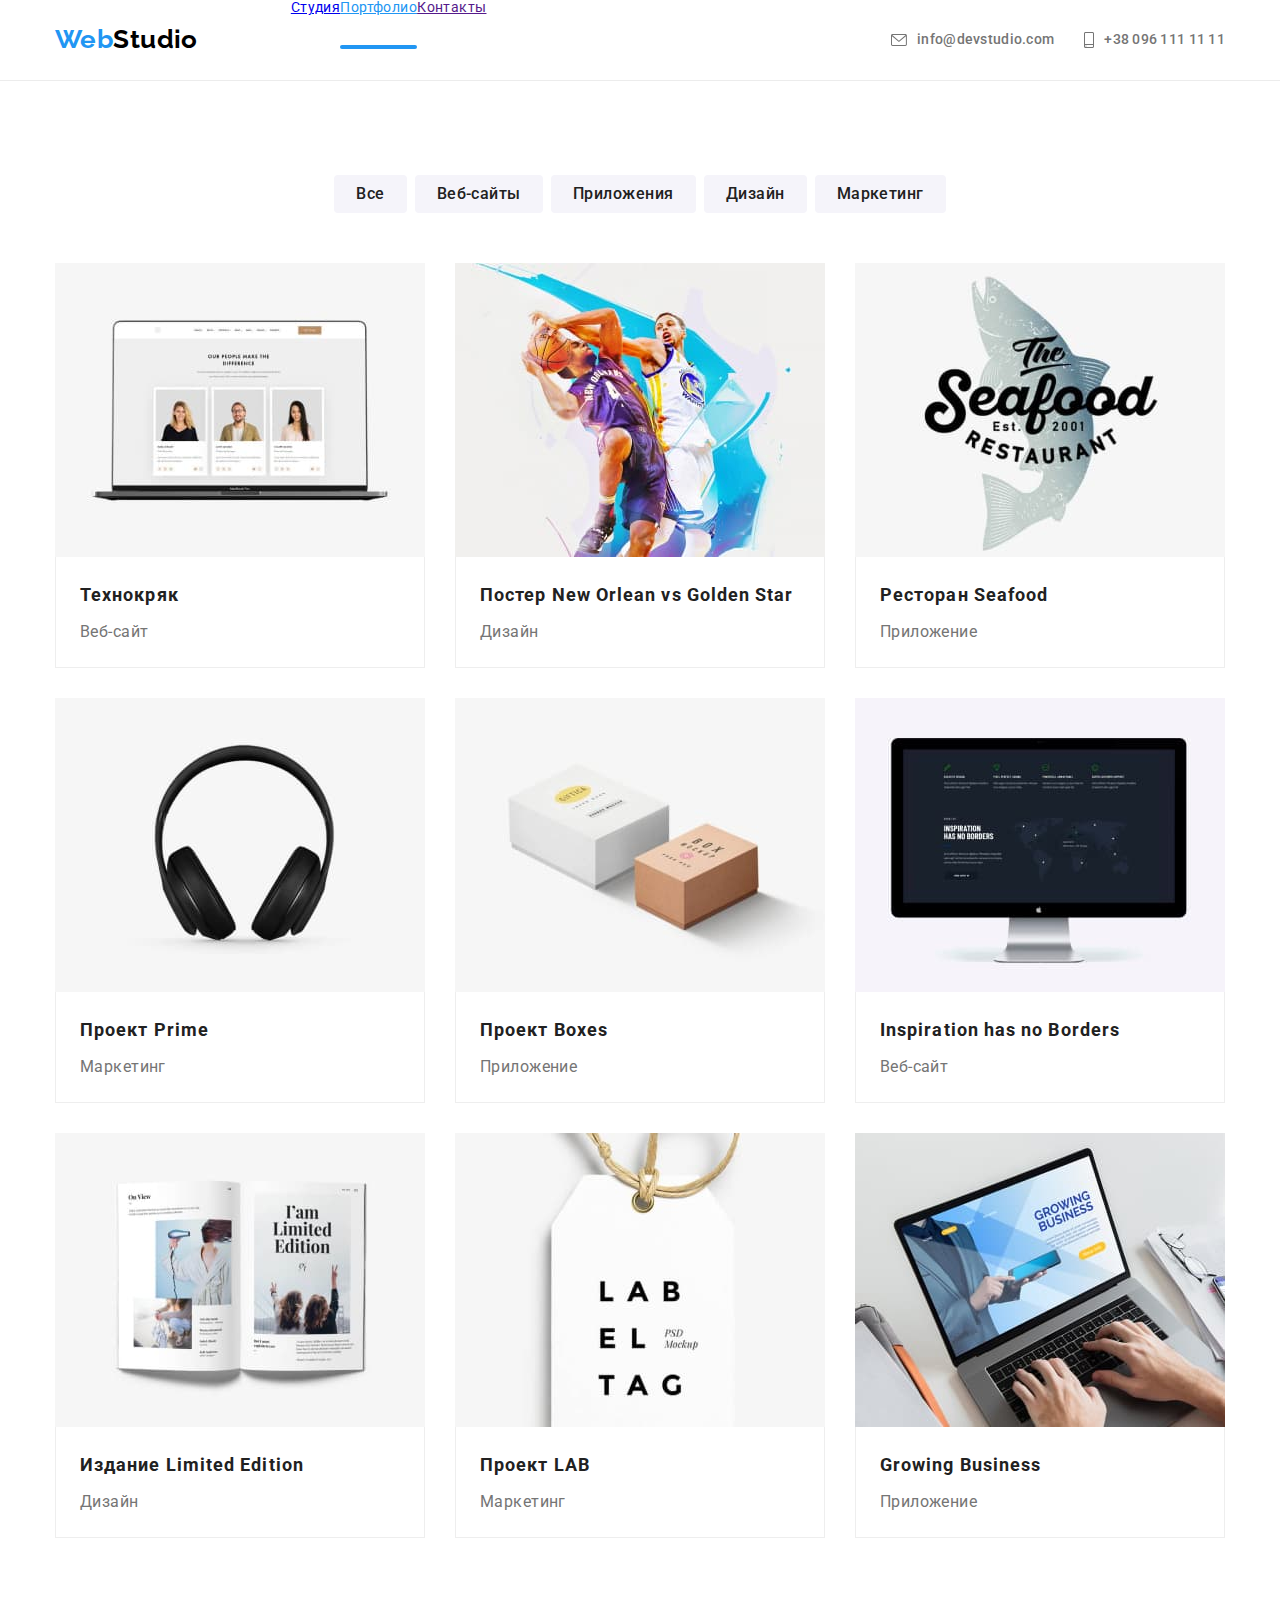
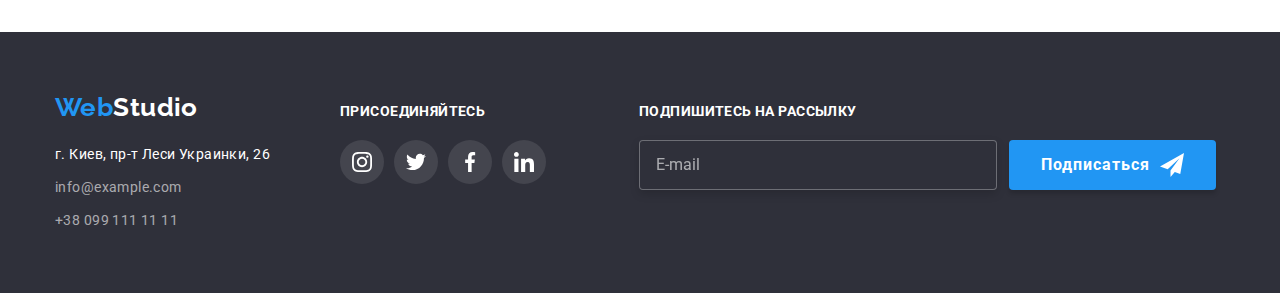
==== portfolio.html @ e7515d0e "bem & SASS refactoring" ====
<!DOCTYPE html>
<html lang="ru">
    <head>
        <meta charset="UTF-8" />
        <meta http-equiv="X-UA-Compatible" content="IE=edge" />
        <meta name="viewport" content="width=device-width, initial-scale=1.0" />
        <title>PORTFOLIO</title>
        <link rel="preconnect" href="https://fonts.googleapis.com" />
        <link rel="preconnect" href="https://fonts.gstatic.com" crossorigin />
        <link
            href="https://fonts.googleapis.com/css2?family=Raleway:wght@700&family=Roboto:wght@400;500;700;900&display=swap"
            rel="stylesheet"
        />
        <link
            rel="stylesheet"
            href="https://cdnjs.cloudflare.com/ajax/libs/modern-normalize/1.1.0/modern-normalize.min.css"
        />
        <link rel="stylesheet" href="./css/style.css" />
    </head>
    <body>
        <header class="header">
            <div class="container header-content">
                <nav class="navigation">
                    <a class="logo" href="./index.html">
                        <span class="blue-logo">Web</span>Studio
                    </a>

                    <ul class="site-nav list">
                        <li class="item">
                            <a class="site-nav-link" href="./index.html">Студия</a>
                        </li>

                        <li class="item">
                            <a class="site-nav-link activ" href="./portfolio.html">Портфолио</a>
                        </li>

                        <li class="item">
                            <a class="site-nav-link" href="">Контакты</a>
                        </li>
                    </ul>
                </nav>
                <ul class="contacts list">
                    <li class="item">
                        <a class="contacts-link" href="mailto:info@devstudio.com">
                            <svg class="link-icon" width="16" height="12">
                                <use href="./images/symbol-defs.svg#icon-envelope"></use>
                            </svg>
                            info@devstudio.com
                        </a>
                    </li>

                    <li class="item">
                        <a class="contacts-link" href="tel:+380961111111">
                            <svg class="link-icon phone" width="10" height="16">
                                <use href="./images/symbol-defs.svg#icon-smartphone"></use>
                            </svg>
                            +38 096 111 11 11
                        </a>
                    </li>
                </ul>
            </div>
        </header>
        <main>
            <section class="section">
                <div class="container">
                    <ul class="filters list">
                        <li class="item">
                            <button class="filter-button" type="button">Все</button>
                        </li>
                        <li class="item">
                            <button class="filter-button" type="button">Веб-сайты</button>
                        </li>
                        <li class="item">
                            <button class="filter-button" type="button">Приложения</button>
                        </li>
                        <li class="item">
                            <button class="filter-button" type="button">Дизайн</button>
                        </li>
                        <li class="item">
                            <button class="filter-button" type="button">Маркетинг</button>
                        </li>
                    </ul>
                    <ul class="card-set list">
                        <li class="item">
                            <div class="card-thumb">
                                <img src="./images/technocrack.jpg" alt="веб-сайт Технокряк " />
                                <div class="card-overlay">
                                    <p class="card-overlay-text">
                                        Ресурс предлагает комплексные предложения с разным уровнем
                                        функционала и сервисов. Все это позволит посетителю получить
                                        исчерпывающие сведения о компании или частном лице.
                                    </p>
                                </div>
                            </div>

                            <div class="project-card">
                                <h2 class="project-title">Технокряк</h2>
                                <p class="project-text">Веб-сайт</p>
                            </div>
                        </li>

                        <li class="item">
                            <div class="card-thumb">
                                <img src="./images/poster.jpg" alt="два баскетболиста" />
                                <div class="card-overlay">
                                    <p class="card-overlay-text">
                                        Ресурс предлагает комплексные предложения с разным уровнем
                                        функционала и сервисов. Все это позволит посетителю получить
                                        исчерпывающие сведения о компании или частном лице.
                                    </p>
                                </div>
                            </div>
                            <div class="project-card">
                                <h2 class="project-title">Постер New Orlean vs Golden Star</h2>
                                <p class="project-text">Дизайн</p>
                            </div>
                        </li>

                        <li class="item">
                            <div class="card-thumb">
                                <img src="./images/seafood.jpg" alt="" />
                                <div class="card-overlay">
                                    <p class="card-overlay-text">
                                        Ресурс предлагает комплексные предложения с разным уровнем
                                        функционала и сервисов. Все это позволит посетителю получить
                                        исчерпывающие сведения о компании или частном лице.
                                    </p>
                                </div>
                            </div>
                            <div class="project-card">
                                <h2 class="project-title">Ресторан Seafood</h2>
                                <p class="project-text">Приложение</p>
                            </div>
                        </li>

                        <li class="item">
                            <div class="card-thumb">
                                <img src="./images/prime.jpg" alt="" />
                                <div class="card-overlay">
                                    <p class="card-overlay-text">
                                        Ресурс предлагает комплексные предложения с разным уровнем
                                        функционала и сервисов. Все это позволит посетителю получить
                                        исчерпывающие сведения о компании или частном лице.
                                    </p>
                                </div>
                            </div>
                            <div class="project-card">
                                <h2 class="project-title">Проект Prime</h2>
                                <p class="project-text">Маркетинг</p>
                            </div>
                        </li>

                        <li class="item">
                            <div class="card-thumb">
                                <img src="./images/boxes.jpg" alt="" />
                                <div class="card-overlay">
                                    <p class="card-overlay-text">
                                        Ресурс предлагает комплексные предложения с разным уровнем
                                        функционала и сервисов. Все это позволит посетителю получить
                                        исчерпывающие сведения о компании или частном лице.
                                    </p>
                                </div>
                            </div>
                            <div class="project-card">
                                <h2 class="project-title">Проект Boxes</h2>
                                <p class="project-text">Приложение</p>
                            </div>
                        </li>

                        <li class="item">
                            <div class="card-thumb">
                                <img src="./images/inspiration.jpg" alt="" />
                                <div class="card-overlay">
                                    <p class="card-overlay-text">
                                        Ресурс предлагает комплексные предложения с разным уровнем
                                        функционала и сервисов. Все это позволит посетителю получить
                                        исчерпывающие сведения о компании или частном лице.
                                    </p>
                                </div>
                            </div>
                            <div class="project-card">
                                <h2 class="project-title" lang="en">Inspiration has no Borders</h2>
                                <p class="project-text">Веб-сайт</p>
                            </div>
                        </li>

                        <li class="item">
                            <div class="card-thumb">
                                <img src="./images/limited-edition.jpg" alt="книги" />
                                <div class="card-overlay">
                                    <p class="card-overlay-text">
                                        Ресурс предлагает комплексные предложения с разным уровнем
                                        функционала и сервисов. Все это позволит посетителю получить
                                        исчерпывающие сведения о компании или частном лице.
                                    </p>
                                </div>
                            </div>
                            <div class="project-card">
                                <h2 class="project-title">Издание Limited Edition</h2>
                                <p class="project-text">Дизайн</p>
                            </div>
                        </li>

                        <li class="item">
                            <div class="card-thumb">
                                <img src="./images/lab.jpg" alt="" />
                                <div class="card-overlay">
                                    <p class="card-overlay-text">
                                        Ресурс предлагает комплексные предложения с разным уровнем
                                        функционала и сервисов. Все это позволит посетителю получить
                                        исчерпывающие сведения о компании или частном лице.
                                    </p>
                                </div>
                            </div>
                            <div class="project-card">
                                <h2 class="project-title">Проект LAB</h2>
                                <p class="project-text">Маркетинг</p>
                            </div>
                        </li>

                        <li class="item">
                            <div class="card-thumb">
                                <img src="./images/growing.jpg" alt="" />
                                <div class="card-overlay">
                                    <p class="card-overlay-text">
                                        Ресурс предлагает комплексные предложения с разным уровнем
                                        функционала и сервисов. Все это позволит посетителю получить
                                        исчерпывающие сведения о компании или частном лице.
                                    </p>
                                </div>
                            </div>
                            <div class="project-card">
                                <h2 class="project-title" lang="en">Growing Business</h2>
                                <p class="project-text">Приложение</p>
                            </div>
                        </li>
                    </ul>
                </div>
            </section>
        </main>
        <!-- footer -->
        <footer class="footer">
            <div class="container main-footer">
                <div class="address-block">
                    <a class="logo-footer" href="./index.html">
                        <span class="blue-logo">Web</span>Studio
                    </a>
                    <address class="address">
                        <ul class="address-list list">
                            <li class="item">
                                <a
                                    class="link white"
                                    href="https://www.google.com/maps/place/%D0%B1%D1%83%D0%BB.+%D0%9B%D0%B5%D1%81%D0%B8+%D0%A3%D0%BA%D1%80%D0%B0%D0%B8%D0%BD%D0%BA%D0%B8,+26,+%D0%9A%D0%B8%D0%B5%D0%B2,+02000/@50.4265807,30.5361971,17z/data=!4m13!1m7!3m6!1s0x40d4cf0e033ecbe9:0x57a4dffefec77da0!2z0LHRg9C7LiDQm9C10YHQuCDQo9C60YDQsNC40L3QutC4LCAyNiwg0JrQuNC10LIsIDAyMDAw!3b1!8m2!3d50.4265807!4d30.5383858!3m4!1s0x40d4cf0e033ecbe9:0x57a4dffefec77da0!8m2!3d50.4265807!4d30.5383858"
                                >
                                    г. Киев, пр-т Леси Украинки, 26
                                </a>
                            </li>

                            <li class="item">
                                <a class="link" href="mailto:info@example.com">info@example.com</a>
                            </li>

                            <li class="item">
                                <a class="link" href="tel:+380991111111">+38 099 111 11 11</a>
                            </li>
                        </ul>
                    </address>
                </div>

                <div class="join-block">
                    <p class="join-title">присоединяйтесь</p>
                    <ul class="socials list">
                        <li class="item">
                            <a class="link" href="">
                                <svg class="icon" width="20" height="20">
                                    <use href="./images/symbol-defs.svg#icon-instagram"></use>
                                </svg>
                            </a>
                        </li>

                        <li class="item">
                            <a class="link" href="">
                                <svg class="icon" width="20" height="20">
                                    <use href="./images/symbol-defs.svg#icon-twitter"></use>
                                </svg>
                            </a>
                        </li>

                        <li class="item">
                            <a class="link" href="">
                                <svg class="icon" width="20" height="20">
                                    <use href="./images/symbol-defs.svg#icon-facebook"></use>
                                </svg>
                            </a>
                        </li>

                        <li class="item">
                            <a class="link" href="">
                                <svg class="icon" width="20" height="20">
                                    <use href="./images/symbol-defs.svg#icon-linkedin"></use>
                                </svg>
                            </a>
                        </li>
                    </ul>
                </div>

                <div class="form-block">
                    <p class="form-title">Подпишитесь на рассылку</p>
                    <div class="form-thumb">
                        <form class="join-form">
                            <input
                                type="email"
                                name="mail"
                                placeholder="E-mail"
                                class="join-form-input"
                            />
                        </form>

                        <button type="submit" class="button footer-btn">
                            Подписаться<svg class="form-btn-icon" width="24" height="24">
                                <use href="./images/icons.svg#icon-telegram"></use>
                            </svg>
                        </button>
                    </div>
                </div>
            </div>
        </footer>
    </body>
</html>
---- css/style.css ----
:root {
    --main-text-color: #757575;
    --accent-text-color: #2196f3;
    --background-color-hero: #2f303a;
    --title-text-color: #212121;
    --white-color: #ffffff;
    --black-color: #000000;
    --footer-text-color: rgba(255, 255, 255, 0.6);
    --filter-background: #f5f4fa;
    --header-line: #ececec;
    --social-color: #afb1b8;
    --cards-overlay-color: rgba(33, 150, 243, 0.9);
}
body {
    background-color: #ffffff;
    color: var(--main-text-color);
    font-family: 'Roboto', 'Arial', sans-serif;
    font-size: 14px;
    font-weight: 400;
    letter-spacing: 0.03em;
    line-height: 1.14;
}

h1,
h2,
h3,
h4,
h5,
h6,
p {
    margin: 0;
    padding: 0;
}

/* обнуляет оформление для ul */
.list {
    list-style: none;
    padding: 0;
    margin: 0;
}
.container {
    width: 1200px;
    padding-left: 15px;
    padding-right: 15px;
    margin: 0 auto;
}

/* Header */
.header {
    border-bottom: 1px solid var(--header-line);
}

.header-content {
    display: flex;
    align-items: center;
}

/* Лого  */

.blue-logo {
    color: var(--accent-text-color);
}
.logo {
    padding-top: 24px;
    padding-bottom: 25px;

    color: var(--black-color);
    font-family: 'Raleway';
    font-style: normal;
    font-weight: 700;
    font-size: 26px;
    line-height: 1.19;
    text-decoration: none;
}

/* Навигация */

.navigation {
    display: flex;
}

.site-nav {
    display: flex;
    margin-left: 93px;
    margin-bottom: -1px;
}

.site-nav_item:not(:last-child) {
    margin-right: 50px;
}

.site-nav_link {
    display: block;
    padding-top: 32px;

    color: var(--title-text-color);
    font-weight: 500;
    letter-spacing: 0.02em;
    text-decoration: none;

    transition: color 250ms cubic-bezier(0.4, 0, 0.2, 1);
}

.site-nav-link:hover,
.site-nav-link:focus {
    color: var(--accent-text-color);
}

.activ {
    color: var(--accent-text-color);
}

.site-nav-link.activ::after {
    content: '';
    display: block;

    width: 100%;
    height: 4px;
    margin-top: 29px;

    background: var(--accent-text-color);
    border-radius: 2px;
}

/* Контакты */

.contacts {
    display: flex;
    margin-left: auto;
}
.contacts .item:not(:last-child) {
    margin-right: 30px;
}

.link-icon {
    margin-right: 10px;
    fill: currentColor;
}

.phone {
    fill: currentColor;
}
.contacts-link {
    display: flex;
    align-items: center;

    padding-top: 20px;
    padding-bottom: 20px;

    color: var(--main-text-color);
    font-weight: 500;
    letter-spacing: 0.02em;
    text-decoration: none;
    fill: var(--main-text-color);

    transition: color 250ms cubic-bezier(0.4, 0, 0.2, 1), fill 250ms cubic-bezier(0.4, 0, 0.2, 1);
}

.contacts-link:hover,
.contacts-link:focus {
    color: var(--accent-text-color);
    fill: var(--accent-text-color);
}

/* MAIN*/

/* section HERO */

.hero {
    padding-top: 200px;
    padding-bottom: 200px;
    text-align: center;
    background-color: var(--background-color-hero);
    max-width: 1600px;
    min-height: 600px;
    margin-right: auto;
    margin-left: auto;
    background-image: linear-gradient(to right, rgba(47, 48, 58, 0.4), rgba(47, 48, 58, 0.4)),
        url('../images/hero-back.jpg');
    background-repeat: no-repeat;
    background-position: center;
}

.hero-title {
    margin: 0 auto 30px auto;

    color: var(--white-color);
    font-weight: 900;
    font-size: 44px;
    line-height: 1.36;
    text-transform: uppercase;
    letter-spacing: 0.06em;
    max-width: 696px;
}
.button {
    border-radius: 4px;
    padding: 10px 32px;
    border: 0;
    min-width: 200px;
    color: var(--white-color);
    background-color: var(--accent-text-color);
    font-family: 'Roboto';
    font-weight: 700;
    font-size: 16px;
    line-height: 1.88;
    letter-spacing: 0.06em;
    cursor: pointer;
    box-shadow: 0px 4px 4px rgba(0, 0, 0, 0.15);
}

.backdrop {
    position: fixed;
    z-index: 1;
    top: 0;
    left: 0;
    right: 0;
    bottom: 0;
    background: rgba(0, 0, 0, 0.2);

    opacity: 1;
    visibility: visible;
    transition: opacity 300ms cubic-bezier(0.4, 0, 0.2, 1),
        visibility 300ms cubic-bezier(0.4, 0, 0.2, 1);
}

.backdrop.is-hidden {
    opacity: 0;
    pointer-events: none;
    visibility: hidden;
}

.backdrop.is-hidden .modal {
    transform: translate(-50%, -50%) scale(0) rotate(0deg);
}

.modal {
    position: absolute;

    top: 50%;
    left: 50%;
    padding-top: 40px;
    text-align: center;

    min-width: 528px;
    min-height: 581px;

    box-shadow: 0px 1px 3px rgba(0, 0, 0, 0.12), 0px 1px 1px rgba(0, 0, 0, 0.14),
        0px 2px 1px rgba(0, 0, 0, 0.2);
    border-radius: 4px;
    background-color: var(--white-color);

    transform: translate(-50%, -50%) scale(1) rotate(360deg);
    transition: transform 500ms cubic-bezier(0.4, 0, 0.2, 1);
}

.modal-btn {
    position: absolute;
    top: 8px;
    right: 8px;

    width: 30px;
    height: 30px;
    background-color: var(--white-color);
    border: 1px solid rgba(0, 0, 0, 0.1);
    border-radius: 50%;
}

.modal-btn-icon {
    position: absolute;
    top: 50%;
    left: 50%;

    transform: translate(-50%, -50%);
    transition: fill 250ms cubic-bezier(0.4, 0, 0.2, 1);
}

.modal-btn:hover .modal-btn-icon,
.modal-btn:focus .modal-btn-icon {
    fill: var(--accent-text-color);
}

.modal-text {
    font-weight: 700;
    font-size: 20px;
    line-height: 1.15;

    color: var(--title-text-color);
}

/* ------Modal Form */

.modal-form {
    width: 100%;
    padding-left: 40px;
    padding-right: 40px;
    margin-top: 12px;
}
.form-field {
    display: flex;
    align-items: start;
    flex-direction: column;
    margin-bottom: 10px;
    position: relative;
}

.form-label {
    font-size: 12px;
    line-height: 1.17;
    letter-spacing: 0.01em;
    margin-bottom: 4px;
}
.form-input,
.form-textarea {
    display: flex;
    width: 100%;
    height: 40px;
    padding: 0 0 0 42px;
    outline: transparent;

    border: 1px solid rgba(33, 33, 33, 0.2);
    border-radius: 4px;

    transition: border 250ms cubic-bezier(0.4, 0, 0.2, 1);
}

.form-icon {
    position: absolute;
    left: 12px;
    top: 50%;
    transition: fill 250ms cubic-bezier(0.4, 0, 0.2, 1);
}

.form-input:focus,
.form-textarea:focus {
    border: 1px solid var(--accent-text-color);
}

.form-field:focus-within .form-icon {
    fill: #2196f3;
}

.form-textarea {
    display: inline-block;
    resize: none;
    height: 120px;
    padding: 12px 16px;
}

.form-textarea::placeholder {
    font-size: 12px;
    line-height: 1.17;
    letter-spacing: 0.01em;

    color: rgba(117, 117, 117, 0.5);
}

.form-checkbox {
    display: flex;
    align-items: center;
    margin-top: 20px;
    margin-bottom: 30px;
}
.checkbox-input {
    position: absolute;
    width: 1px;
    height: 1px;
    margin: -1px;
    border: 0;
    padding: 0;
    white-space: nowrap;
    clip-path: inset(100%);
    clip: rect(0 0 0 0);
    overflow: hidden;
}
.checkbox-field {
    margin-left: 14px;
}

.checkbox-input:checked + .checkbox-field {
    fill: var(--accent-text-color);
    background-image: url('data:image/svg+xml,%3Csvg width="16" height="15" fill="none" xmlns="http://www.w3.org/2000/svg"%3E%3Crect width="16" height="15" rx="2" fill="%232196F3"/%3E%3Cpath d="m3.957 7.752-.069-.066-.069.065-.888.842-.076.072.076.073 3.496 3.334.069.066.069-.066 7.504-7.158.076-.073-.076-.072-.882-.841-.069-.066-.069.066-6.553 6.246-2.539-2.422Z" fill="%23fff" stroke="%23fff" stroke-width=".2"/%3E%3C/svg%3E');
}
.checkbox-lable {
    margin-left: 7px;
    line-height: 1.71;
}
.checkbox-lable-link {
    color: var(--accent-text-color);
}
.form-btn {
    transition: background-color 250ms cubic-bezier(0.4, 0, 0.2, 1);
}

.form-btn:hover,
.form-btn:focus {
    background-color: #188ce8;
}

/*  ------------section FEATURES  */

.section {
    padding-top: 94px;
    padding-bottom: 94px;
}

.features {
    padding-top: 94px;
}

/*  логический заголовок */

.visually-hidden {
    position: absolute;
    width: 1px;
    height: 1px;
    margin: -1px;
    border: 0;
    padding: 0;
    white-space: nowrap;
    clip-path: inset(100%);
    clip: rect(0 0 0 0);
    overflow: hidden;
}

.advantages-list {
    display: flex;
}

.advantages-list .item {
    width: 270px;
}

.advantages-list .item:not(:last-child) {
    margin-right: 30px;
}

.features-logo {
    display: flex;
    align-items: center;
    justify-content: center;

    background-color: var(--filter-background);
    height: 120px;
    border-radius: 4px;
    margin-bottom: 30px;
}

.advantages-title {
    margin-bottom: 10px;

    font-size: 14px;
    color: var(--title-text-color);
    font-weight: 700;
    text-transform: uppercase;
}

.advantages-text {
    line-height: 1.71;
}

/* Section Чем мы занимаемся */

.section-title {
    color: var(--title-text-color);
    font-weight: 700;
    font-size: 36px;
    line-height: 1.16;
    text-align: center;
    margin-bottom: 50px;
}
.products {
    display: flex;
}
.products img {
    display: block;
}
.product-item {
    position: relative;
}
.lable {
    position: absolute;
    left: 0;
    bottom: 0;
    width: 100%;
    text-align: center;

    background: rgba(47, 48, 58, 0.8);
}

.product-title {
    display: inline-block;
    padding-top: 27px;
    padding-bottom: 27px;
    font-weight: 700;
    font-size: 14px;
    line-height: 1.14;
    letter-spacing: 0.03em;
    text-transform: uppercase;

    color: var(--white-color);
}

.products .product-item:not(:last-child) {
    margin-right: 30px;
}

/* ------------OUR TEAM--- */

.back-color-section {
    background-color: var(--filter-background);
}
.team {
    display: flex;
    text-align: center;
}
.team img {
    display: block;
}
.team .item:not(:last-child) {
    margin-right: 30px;
}

.team .item {
    background-color: var(--white-color);
    box-shadow: 0px 1px 3px rgba(0, 0, 0, 0.12), 0px 1px 1px rgba(0, 0, 0, 0.14),
        0px 2px 1px rgba(0, 0, 0, 0.2);
    border-radius: 0px 0px 4px 4px;
}

.team-title,
.team-text {
    font-size: 16px;
    line-height: 1.19;
}

.team-title {
    margin-bottom: 10px;

    color: var(--title-text-color);
    font-weight: 500;
}
.team-text {
    margin-bottom: 16px;
}
.team-card {
    padding-top: 30px;
    padding-bottom: 30px;
}
/* --------Socials--- */
.team-social-links {
    display: flex;
    justify-content: center;
}

.team-social-links a {
    display: flex;
    justify-content: center;
    align-items: center;

    width: 44px;
    height: 44px;
    border-radius: 50%;
    fill: var(--social-color);
    transition: background-color 250ms cubic-bezier(0.4, 0, 0.2, 1),
        fill 250ms cubic-bezier(0.4, 0, 0.2, 1);
}

.team-social-links li:not(:last-child) {
    margin-right: 10px;
}

.team-card-icon {
    display: block;

    color: currentColor;
}
.team-social-links a:hover,
.team-social-links a:focus {
    background-color: var(--accent-text-color);
    fill: var(--white-color);
}

/* ----------Clients---- */

.clients {
    display: flex;
}

.client-item:not(:last-child) {
    margin-right: 30px;
}

.client-link {
    display: flex;
    justify-content: center;
    align-items: center;
    width: 170px;
    height: 92px;
    border-radius: 4px;
    border: 1px solid var(--social-color);
    color: var(--social-color);

    transition: color 250ms cubic-bezier(0.4, 0, 0.2, 1),
        border-color 250ms cubic-bezier(0.4, 0, 0.2, 1);
}

.client-icon {
    fill: currentColor;
}
.client-link:hover,
.client-link:focus {
    border-color: var(--accent-text-color);
    color: var(--accent-text-color);
}

/*--------------------> FOOTER--- */

.footer {
    padding-top: 60px;
    padding-bottom: 60px;

    background-color: var(--background-color-hero);
}

.main-footer {
    display: flex;
}

/* ---------Address block---- */

.address-block {
    margin-right: 70px;
}

/* ---------->LOGO */
.logo-footer {
    display: inline-block;
    margin-bottom: 20px;

    color: var(--white-color);
    text-decoration: none;
    font-family: 'Raleway';
    font-weight: 700;
    font-size: 26px;
    line-height: 1.19;
}
/* -------Address links */

.address-list .link {
    text-decoration: none;
    font-style: normal;
    line-height: 1.71;
    color: var(--footer-text-color);

    transition: color 250ms cubic-bezier(0.4, 0, 0.2, 1);
}
.link.white {
    color: var(--white-color);
}

.address-list .link:hover,
.address-list .link:focus {
    color: var(--accent-text-color);
}

.address-list .item:not(:last-child) {
    margin-bottom: 9px;
}
/* ------------------JOIN-US---------- */

.join-block {
    margin-top: 12px;
}

.join-title,
.form-title {
    margin-bottom: 20px;

    color: var(--white-color);
    text-transform: uppercase;
    font-weight: 700;
}
/* ----------Socials links */
.socials {
    display: flex;
}

.socials .item:not(:last-child) {
    margin-right: 10px;
}

.socials .link {
    display: flex;
    justify-content: center;
    align-items: center;
    width: 44px;
    height: 44px;
    border-radius: 50%;
    background-color: rgba(255, 255, 255, 0.1);

    transition: background-color 250ms cubic-bezier(0.4, 0, 0.2, 1);
}

.socials .link:hover,
.socials .link:focus {
    background-color: var(--accent-text-color);
}

.icon {
    fill: var(--white-color);
}
/* -----------Footer Form--- */

.form-block {
    margin-left: 93px;
    margin-top: 12px;
}

.form-thumb {
    display: flex;
    align-items: center;
}
.footer-btn {
    display: flex;
    align-items: center;
}

.form-btn-icon {
    margin-left: 10px;
}
.join-form-input {
    width: 358px;
    height: 50px;
    padding: 15px 16px;
    margin-right: 12px;
    border: 1px solid rgba(255, 255, 255, 0.3);
    box-sizing: border-box;
    filter: drop-shadow(0px 4px 4px rgba(0, 0, 0, 0.15));
    border-radius: 4px;
    background-color: var(--background-color-hero);
    color: var(--white-color);
}

.join-form-input::placeholder {
    font-size: 16px;
    line-height: 1.25;
    color: rgba(255, 255, 255, 0.6);
}

/* ----------------PAGE 2 PORTFOLIO--------------- */

/* >>>>>>>>BUTTONS<<<<<<*/

.filters {
    display: flex;
    justify-content: center;
    margin-bottom: 50px;
}

.filters .item:not(:last-child) {
    margin-right: 8px;
}

.filter-button {
    border-radius: 4px;
    border: transparent;
    padding: 6px 22px;

    color: var(--title-text-color);
    background-color: var(--filter-background);
    font-weight: 500;
    font-size: 16px;
    line-height: 1.62;
    letter-spacing: 0.03em;
    cursor: pointer;
    font-family: 'Roboto';

    transition: color 250ms cubic-bezier(0.4, 0, 0.2, 1),
        background-color 250ms cubic-bezier(0.4, 0, 0.2, 1),
        box-shadow 250ms cubic-bezier(0.4, 0, 0.2, 1);
}

.filter-button:hover,
.filter-button:focus {
    color: var(--white-color);
    background-color: var(--accent-text-color);
    box-shadow: 0px 3px 1px rgba(0, 0, 0, 0.1), 0px 1px 2px rgba(0, 0, 0, 0.08),
        0px 2px 2px rgba(0, 0, 0, 0.12);
}

/* PROJECTS */

.card-set {
    display: flex;
    flex-wrap: wrap;
    margin-top: -30px;
    margin-left: -30px;
}

.card-set .item {
    margin-top: 30px;
    margin-left: 30px;
    flex-basis: calc(100% / 3 - 30px);

    transition: box-shadow 250ms cubic-bezier(0.4, 0, 0.2, 1);
}

.card-set .item:hover {
    box-shadow: 0px 1px 1px rgba(0, 0, 0, 0.12), 0px 4px 4px rgba(0, 0, 0, 0.06),
        1px 4px 6px rgba(0, 0, 0, 0.16);
}

.card-set img {
    display: block;
    max-width: 100%;
}

.card-thumb {
    position: relative;
    overflow: hidden;
}

.card-overlay {
    position: absolute;
    left: 0;
    top: 0;
    bottom: 0;
    right: 0;
    background-color: var(--cards-overlay-color);

    transform: translateY(100%);
    transition: transform 250ms cubic-bezier(0.4, 0, 0.2, 1);
}

.card-set .item:hover .card-overlay {
    transform: translateY(0%);
}
.project-card {
    padding: 20px 24px;
    border: 1px solid #eeeeee;
    border-top: 0;
}
.card-overlay-text {
    padding: 63px 24px;

    font-size: 18px;
    line-height: 1.56;
    color: var(--white-color);
}

.project-title {
    margin-bottom: 4px;

    color: var(--title-text-color);
    font-weight: 700;
    font-size: 18px;
    line-height: 2;
    letter-spacing: 0.06em;
}

.project-text {
    font-size: 16px;
    line-height: 1.88;
}
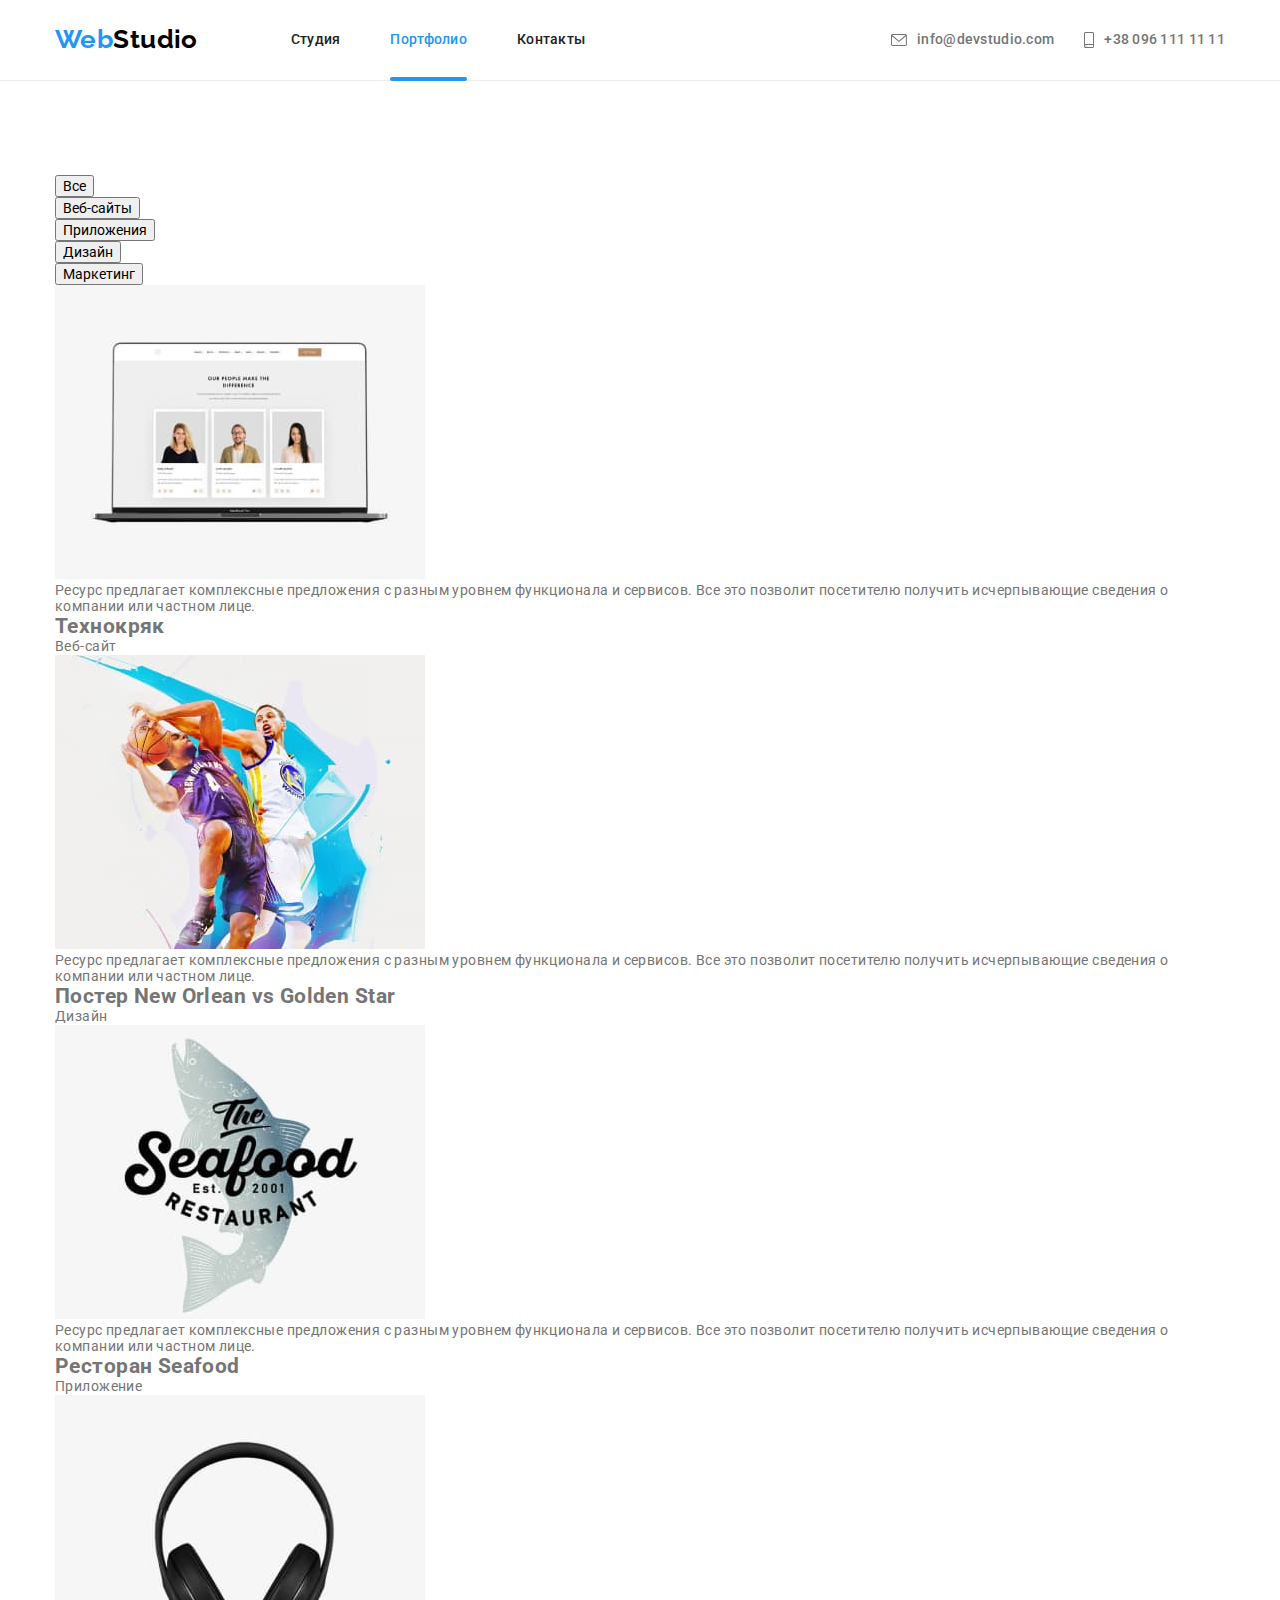
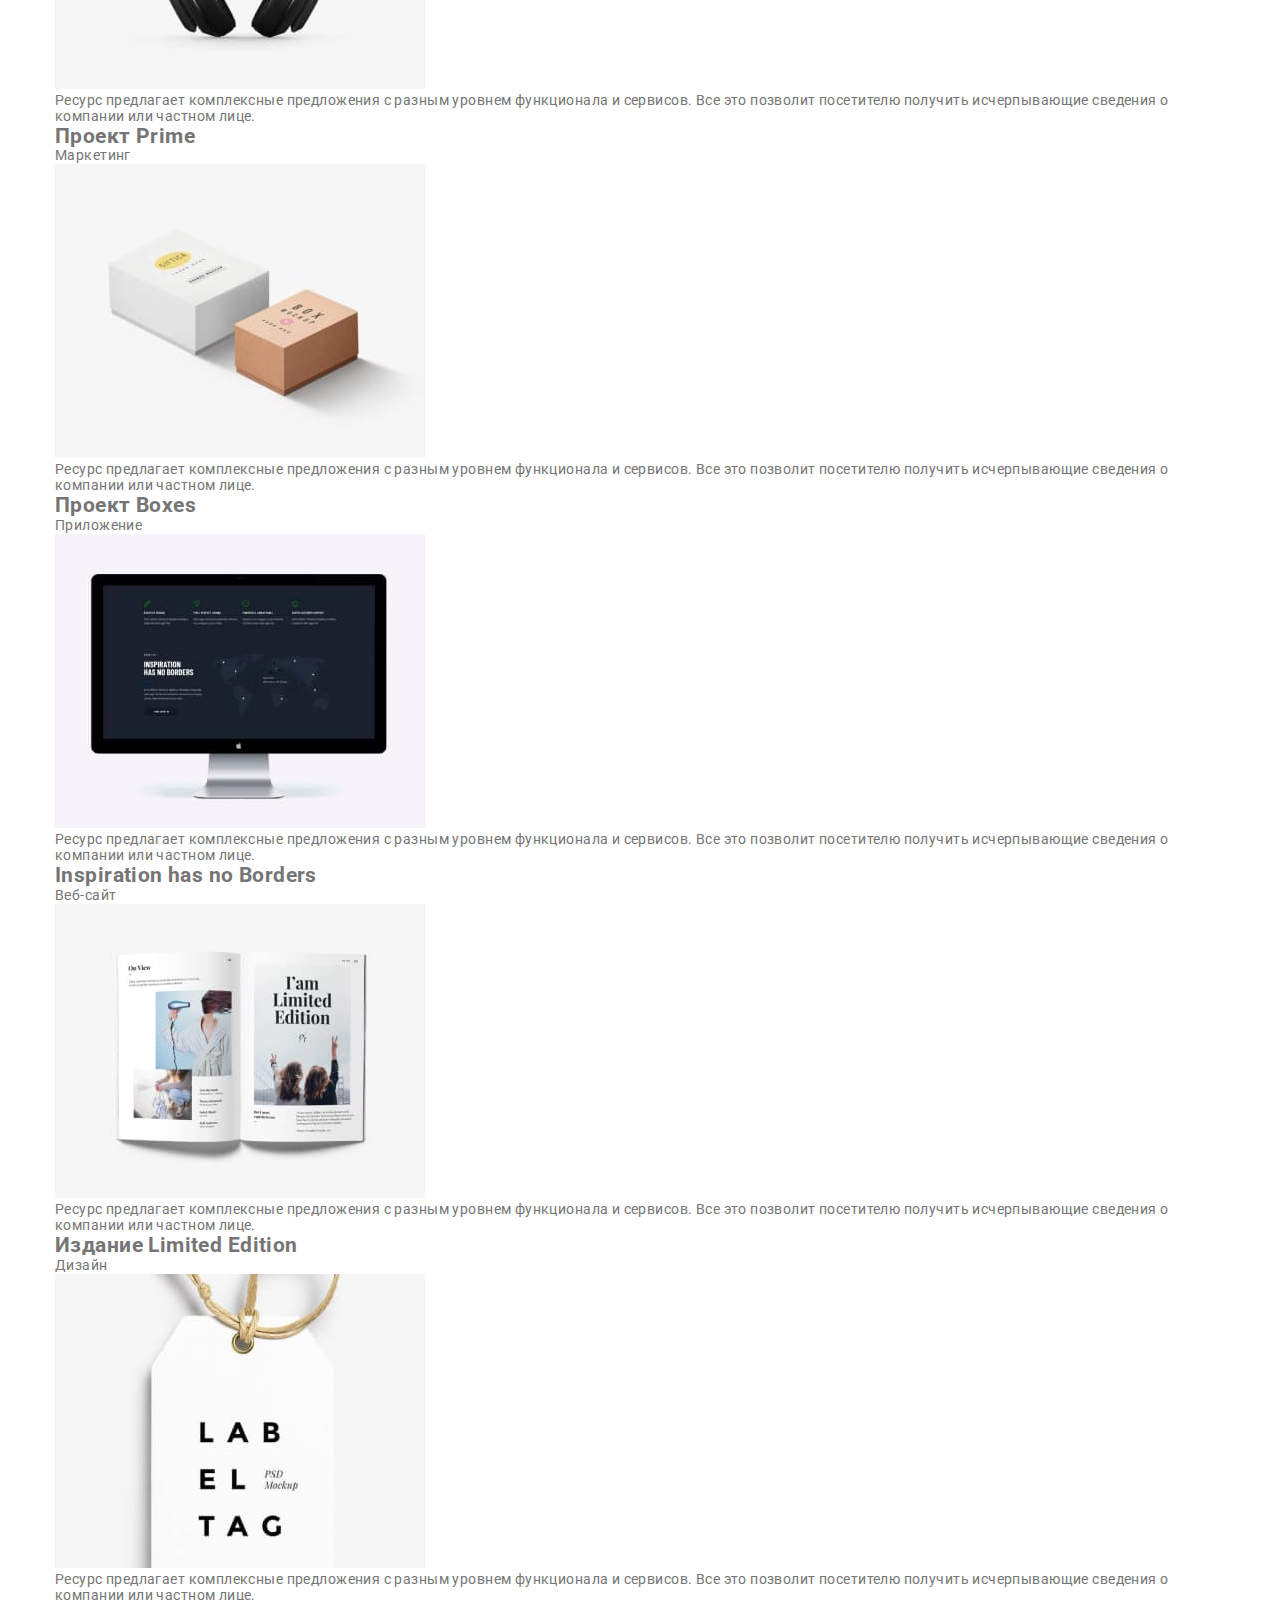
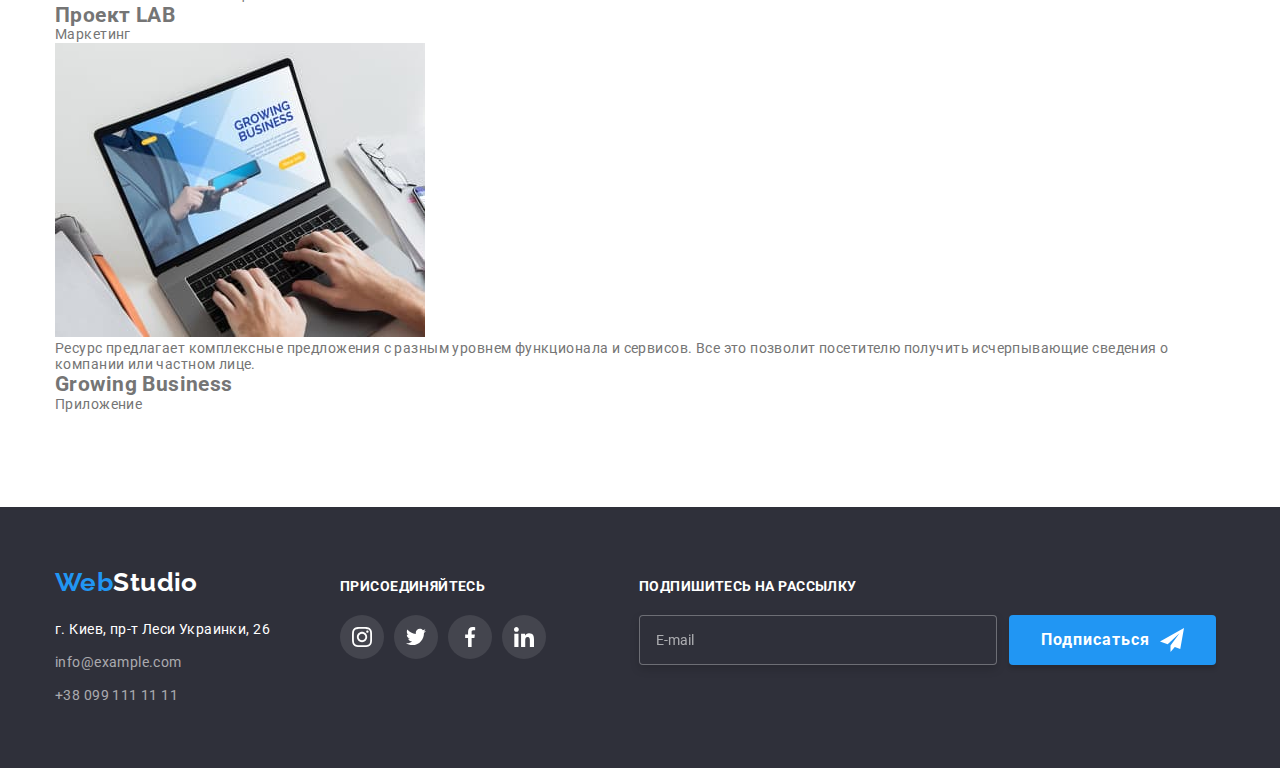
==== commit be96f1d7: "reused header and footer from index" ====
--- a/portfolio.html
+++ b/portfolio.html
@@ -11,47 +11,45 @@
             href="https://fonts.googleapis.com/css2?family=Raleway:wght@700&family=Roboto:wght@400;500;700;900&display=swap"
             rel="stylesheet"
         />
-        <link
-            rel="stylesheet"
-            href="https://cdnjs.cloudflare.com/ajax/libs/modern-normalize/1.1.0/modern-normalize.min.css"
-        />
-        <link rel="stylesheet" href="./css/style.css" />
+        <link rel="stylesheet" href="./css/main.min.css" />
     </head>
     <body>
         <header class="header">
             <div class="container header-content">
                 <nav class="navigation">
                     <a class="logo" href="./index.html">
-                        <span class="blue-logo">Web</span>Studio
+                        <span class="logo__part">Web</span>Studio
                     </a>
 
-                    <ul class="site-nav list">
-                        <li class="item">
-                            <a class="site-nav-link" href="./index.html">Студия</a>
-                        </li>
-
-                        <li class="item">
-                            <a class="site-nav-link activ" href="./portfolio.html">Портфолио</a>
-                        </li>
-
-                        <li class="item">
-                            <a class="site-nav-link" href="">Контакты</a>
+                    <ul class="site-nav">
+                        <li class="site-nav__item">
+                            <a class="site-nav__link" href="./index.html">Студия</a>
+                        </li>
+
+                        <li class="site-nav__item">
+                            <a class="site-nav__link site-nav__link--activ" href="./portfolio.html"
+                                >Портфолио</a
+                            >
+                        </li>
+
+                        <li class="site-nav__item">
+                            <a class="site-nav__link" href="">Контакты</a>
                         </li>
                     </ul>
                 </nav>
-                <ul class="contacts list">
-                    <li class="item">
-                        <a class="contacts-link" href="mailto:info@devstudio.com">
-                            <svg class="link-icon" width="16" height="12">
+                <ul class="contacts">
+                    <li class="contacts__item">
+                        <a class="contacts__link" href="mailto:info@devstudio.com">
+                            <svg class="contacts__icon" width="16" height="12">
                                 <use href="./images/symbol-defs.svg#icon-envelope"></use>
                             </svg>
                             info@devstudio.com
                         </a>
                     </li>
 
-                    <li class="item">
-                        <a class="contacts-link" href="tel:+380961111111">
-                            <svg class="link-icon phone" width="10" height="16">
+                    <li class="contacts__item">
+                        <a class="contacts__link" href="tel:+380961111111">
+                            <svg class="contacts__icon phone" width="10" height="16">
                                 <use href="./images/symbol-defs.svg#icon-smartphone"></use>
                             </svg>
                             +38 096 111 11 11
@@ -63,24 +61,24 @@
         <main>
             <section class="section">
                 <div class="container">
-                    <ul class="filters list">
-                        <li class="item">
-                            <button class="filter-button" type="button">Все</button>
-                        </li>
-                        <li class="item">
-                            <button class="filter-button" type="button">Веб-сайты</button>
-                        </li>
-                        <li class="item">
-                            <button class="filter-button" type="button">Приложения</button>
-                        </li>
-                        <li class="item">
-                            <button class="filter-button" type="button">Дизайн</button>
-                        </li>
-                        <li class="item">
-                            <button class="filter-button" type="button">Маркетинг</button>
+                    <ul class="filters">
+                        <li class="filters__item">
+                            <button class="filters__button" type="button">Все</button>
+                        </li>
+                        <li class="filters__item">
+                            <button class="filters__button" type="button">Веб-сайты</button>
+                        </li>
+                        <li class="filters__item">
+                            <button class="filters__button" type="button">Приложения</button>
+                        </li>
+                        <li class="filters__item">
+                            <button class="filters__button" type="button">Дизайн</button>
+                        </li>
+                        <li class="filters__item">
+                            <button class="filters__button" type="button">Маркетинг</button>
                         </li>
                     </ul>
-                    <ul class="card-set list">
+                    <ul class="card-set">
                         <li class="item">
                             <div class="card-thumb">
                                 <img src="./images/technocrack.jpg" alt="веб-сайт Технокряк " />
@@ -240,63 +238,67 @@
         </main>
         <!-- footer -->
         <footer class="footer">
-            <div class="container main-footer">
+            <div class="container container--flexed">
                 <div class="address-block">
-                    <a class="logo-footer" href="./index.html">
-                        <span class="blue-logo">Web</span>Studio
+                    <a class="logo logo--inverted" href="./index.html">
+                        <span class="logo__part">Web</span>Studio
                     </a>
                     <address class="address">
-                        <ul class="address-list list">
-                            <li class="item">
+                        <ul class="address__list">
+                            <li class="address__item">
                                 <a
-                                    class="link white"
+                                    class="address__link address__link--general"
                                     href="https://www.google.com/maps/place/%D0%B1%D1%83%D0%BB.+%D0%9B%D0%B5%D1%81%D0%B8+%D0%A3%D0%BA%D1%80%D0%B0%D0%B8%D0%BD%D0%BA%D0%B8,+26,+%D0%9A%D0%B8%D0%B5%D0%B2,+02000/@50.4265807,30.5361971,17z/data=!4m13!1m7!3m6!1s0x40d4cf0e033ecbe9:0x57a4dffefec77da0!2z0LHRg9C7LiDQm9C10YHQuCDQo9C60YDQsNC40L3QutC4LCAyNiwg0JrQuNC10LIsIDAyMDAw!3b1!8m2!3d50.4265807!4d30.5383858!3m4!1s0x40d4cf0e033ecbe9:0x57a4dffefec77da0!8m2!3d50.4265807!4d30.5383858"
                                 >
                                     г. Киев, пр-т Леси Украинки, 26
                                 </a>
                             </li>
 
-                            <li class="item">
-                                <a class="link" href="mailto:info@example.com">info@example.com</a>
+                            <li class="address__item">
+                                <a class="address__link" href="mailto:info@example.com"
+                                    >info@example.com</a
+                                >
                             </li>
 
-                            <li class="item">
-                                <a class="link" href="tel:+380991111111">+38 099 111 11 11</a>
+                            <li class="address__item">
+                                <a class="address__link" href="tel:+380991111111"
+                                    >+38 099 111 11 11</a
+                                >
                             </li>
                         </ul>
                     </address>
                 </div>
 
                 <div class="join-block">
-                    <p class="join-title">присоединяйтесь</p>
-                    <ul class="socials list">
-                        <li class="item">
-                            <a class="link" href="">
-                                <svg class="icon" width="20" height="20">
+                    <p class="reuse__title reuse__title--modified">присоединяйтесь</p>
+                    <ul class="social-media">
+                        <li class="social-media__item">
+                            <a class="social-media__link social-media__link--modified" href="">
+                                <svg class="social-media__icon" width="20" height="20">
                                     <use href="./images/symbol-defs.svg#icon-instagram"></use>
                                 </svg>
                             </a>
                         </li>
 
-                        <li class="item">
-                            <a class="link" href="">
-                                <svg class="icon" width="20" height="20">
+                        <li class="social-media__item">
+                            <a class="social-media__link social-media__link--modified" href="">
+                                <svg class="social-media__icon" width="20" height="20">
                                     <use href="./images/symbol-defs.svg#icon-twitter"></use>
                                 </svg>
                             </a>
                         </li>
 
-                        <li class="item">
-                            <a class="link" href="">
-                                <svg class="icon" width="20" height="20">
+                        <li class="social-media__item">
+                            <a class="social-media__link social-media__link--modified" href="">
+                                <svg class="social-media__icon" width="20" height="20">
                                     <use href="./images/symbol-defs.svg#icon-facebook"></use>
                                 </svg>
                             </a>
                         </li>
 
-                        <li class="item">
-                            <a class="link" href="">
-                                <svg class="icon" width="20" height="20">
+                        <li class="social-media__item">
+                            <a class="social-media__link social-media__link--modified" href="">
+                                <svg class="social-media__icon" width="20" height="20">
                                     <use href="./images/symbol-defs.svg#icon-linkedin"></use>
                                 </svg>
                             </a>
@@ -305,18 +307,18 @@
                 </div>
 
                 <div class="form-block">
-                    <p class="form-title">Подпишитесь на рассылку</p>
-                    <div class="form-thumb">
+                    <p class="reuse__title reuse__title--modified">Подпишитесь на рассылку</p>
+                    <div class="form-wrapper">
                         <form class="join-form">
                             <input
                                 type="email"
                                 name="mail"
                                 placeholder="E-mail"
-                                class="join-form-input"
+                                class="join-form__input"
                             />
                         </form>
 
-                        <button type="submit" class="button footer-btn">
+                        <button type="submit" class="button button--centered">
                             Подписаться<svg class="form-btn-icon" width="24" height="24">
                                 <use href="./images/icons.svg#icon-telegram"></use>
                             </svg>
--- a/css/main.min.css
+++ b/css/main.min.css
@@ -0,0 +1,2 @@
+/*! modern-normalize v1.1.0 | MIT License | https://github.com/sindresorhus/modern-normalize */*,::before,::after{-webkit-box-sizing:border-box;box-sizing:border-box}html{line-height:1.15;-webkit-text-size-adjust:100%;-moz-tab-size:4;-o-tab-size:4;tab-size:4}body{margin:0;font-family:system-ui,-apple-system,"Segoe UI",Roboto,Helvetica,Arial,sans-serif,"Apple Color Emoji","Segoe UI Emoji"}hr{height:0;color:inherit}abbr[title]{-webkit-text-decoration:underline dotted;text-decoration:underline dotted}b,strong{font-weight:bolder}code,kbd,samp,pre{font-family:ui-monospace, SFMono-Regular, Consolas, 'Liberation Mono', Menlo, monospace;font-size:1em}small{font-size:80%}sub,sup{font-size:75%;line-height:0;position:relative;vertical-align:baseline}sub{bottom:-0.25em}sup{top:-0.5em}table{text-indent:0;border-color:inherit}button,input,optgroup,select,textarea{font-family:inherit;font-size:100%;line-height:1.15;margin:0}button,select{text-transform:none}button,[type='button'],[type='reset'],[type='submit']{-webkit-appearance:button}::-moz-focus-inner{border-style:none;padding:0}:-moz-focusring{outline:1px dotted ButtonText}:-moz-ui-invalid{box-shadow:none}legend{padding:0}progress{vertical-align:baseline}::-webkit-inner-spin-button,::-webkit-outer-spin-button{height:auto}[type='search']{-webkit-appearance:textfield;outline-offset:-2px}::-webkit-search-decoration{-webkit-appearance:none}::-webkit-file-upload-button{-webkit-appearance:button;font:inherit}summary{display:list-item}body{color:#757575;font-family:'Roboto', 'Arial', sans-serif;font-size:14px;letter-spacing:0.03em;line-height:1.14}h1,h2,h3,h4,h5,h6,p{margin:0;padding:0}a{text-decoration:none}ul{list-style:none;padding:0;margin:0}.container{width:1200px;padding-left:15px;padding-right:15px;margin:0 auto}.logo{padding-top:24px;padding-bottom:25px;color:#000;font-family:'Raleway';font-style:normal;font-weight:700;font-size:26px;line-height:1.19;text-decoration:none}.logo__part{color:#2196f3}.is-hidden{opacity:0;pointer-events:none;visibility:hidden}.button{text-align:center;vertical-align:middle;border-radius:4px;padding:10px 32px;border:0;min-width:200px;color:#fff;background-color:#2196f3;font-family:'Roboto';font-weight:700;font-size:16px;line-height:1.88;letter-spacing:0.06em;cursor:pointer;-webkit-box-shadow:0px 4px 4px rgba(0,0,0,0.15);box-shadow:0px 4px 4px rgba(0,0,0,0.15)}.visually-hidden{position:absolute;width:1px;height:1px;margin:-1px;border:0;padding:0;white-space:nowrap;-webkit-clip-path:inset(100%);clip-path:inset(100%);clip:rect(0 0 0 0);overflow:hidden}.section{padding-top:94px;padding-bottom:94px}.section-title{color:#212121;font-weight:700;font-size:36px;line-height:1.16;text-align:center;margin-bottom:50px}.reuse__title{display:inline-block;font-weight:700;font-size:14px;line-height:1.14;letter-spacing:0.03em;text-transform:uppercase;color:#fff}.header{border-bottom:1px solid #ececec}.header-content{display:-webkit-box;display:-ms-flexbox;display:flex;-webkit-box-align:center;-ms-flex-align:center;align-items:center}.navigation{display:-webkit-box;display:-ms-flexbox;display:flex}.site-nav{display:-webkit-box;display:-ms-flexbox;display:flex;margin-left:93px;margin-bottom:-1px}.site-nav__item:not(:last-child){margin-right:50px}.site-nav__link{display:block;padding-top:32px;color:#212121;font-weight:500;letter-spacing:0.02em;text-decoration:none;-webkit-transition:color 250ms cubic-bezier(0.4, 0, 0.2, 1);transition:color 250ms cubic-bezier(0.4, 0, 0.2, 1)}.site-nav__link:hover,.site-nav__link:focus{color:#2196f3}.site-nav__link--activ{color:#2196f3}.site-nav__link--activ::after{content:'';display:block;width:100%;height:4px;margin-top:29px;background:#2196f3;border-radius:2px}.contacts{display:-webkit-box;display:-ms-flexbox;display:flex;margin-left:auto}.contacts__item:not(:last-child){margin-right:30px}.contacts__link{display:-webkit-box;display:-ms-flexbox;display:flex;-webkit-box-align:center;-ms-flex-align:center;align-items:center;padding-top:20px;padding-bottom:20px;color:#757575;font-weight:500;letter-spacing:0.02em;text-decoration:none;fill:#757575;-webkit-transition:color 250ms cubic-bezier(0.4, 0, 0.2, 1),fill 250ms cubic-bezier(0.4, 0, 0.2, 1);transition:color 250ms cubic-bezier(0.4, 0, 0.2, 1),fill 250ms cubic-bezier(0.4, 0, 0.2, 1)}.contacts__link:hover,.contacts__link:focus{color:#2196f3;fill:#2196f3}.contacts__icon{margin-right:10px;fill:currentColor}.hero{padding-top:200px;padding-bottom:200px;text-align:center;background-color:#2f303a;max-width:1600px;max-height:600px;margin-right:auto;margin-left:auto;background-image:-webkit-gradient(linear, left top, right top, from(rgba(47,48,58,0.4)), to(rgba(47,48,58,0.4))),url("../../images/hero-back.jpg");background-image:linear-gradient(to right, rgba(47,48,58,0.4), rgba(47,48,58,0.4)),url("../../images/hero-back.jpg");background-repeat:no-repeat;background-position:center}.hero__title{margin:0 auto 30px auto;color:#fff;font-weight:900;font-size:44px;line-height:1.36;text-transform:uppercase;letter-spacing:0.06em;max-width:696px}.backdrop{position:fixed;z-index:1;top:0;left:0;right:0;bottom:0;background:rgba(0,0,0,0.2);-webkit-transition:opacity 300ms cubic-bezier(0.4, 0, 0.2, 1),visibility 300ms cubic-bezier(0.4, 0, 0.2, 1);transition:opacity 300ms cubic-bezier(0.4, 0, 0.2, 1),visibility 300ms cubic-bezier(0.4, 0, 0.2, 1)}.modal{position:absolute;top:50%;left:50%;padding-top:40px;text-align:center;max-width:528px;min-height:581px;-webkit-box-shadow:0px 1px 3px rgba(0,0,0,0.12),0px 1px 1px rgba(0,0,0,0.14),0px 2px 1px rgba(0,0,0,0.2);box-shadow:0px 1px 3px rgba(0,0,0,0.12),0px 1px 1px rgba(0,0,0,0.14),0px 2px 1px rgba(0,0,0,0.2);border-radius:4px;background-color:#fff;-webkit-transform:translate(-50%, -50%) scale(1) rotate(360deg);transform:translate(-50%, -50%) scale(1) rotate(360deg);-webkit-transition:-webkit-transform 500ms cubic-bezier(0.4, 0, 0.2, 1);transition:-webkit-transform 500ms cubic-bezier(0.4, 0, 0.2, 1);transition:transform 500ms cubic-bezier(0.4, 0, 0.2, 1);transition:transform 500ms cubic-bezier(0.4, 0, 0.2, 1), -webkit-transform 500ms cubic-bezier(0.4, 0, 0.2, 1)}.modal .modal__text{font-weight:700;font-size:20px;line-height:1.15;color:#212121}.backdrop.is-hidden .modal{-webkit-transform:translate(-50%, -50%) scale(0) rotate(0deg);transform:translate(-50%, -50%) scale(0) rotate(0deg)}.modal-btn{position:absolute;top:8px;right:8px;width:30px;height:30px;background-color:#fff;border:1px solid rgba(0,0,0,0.1);border-radius:50%}.modal-btn .modal-btn__icon{position:absolute;top:50%;left:50%;-webkit-transform:translate(-50%, -50%);transform:translate(-50%, -50%);-webkit-transition:fill 250ms cubic-bezier(0.4, 0, 0.2, 1);transition:fill 250ms cubic-bezier(0.4, 0, 0.2, 1)}.modal-btn:hover .modal-btn__icon,.modal-btn:focus .modal-btn__icon{fill:#2196f3}.form{width:100%;padding-left:40px;padding-right:40px;margin-top:12px}.form .form__field{display:-webkit-box;display:-ms-flexbox;display:flex;-webkit-box-align:start;-ms-flex-align:start;align-items:start;-webkit-box-orient:vertical;-webkit-box-direction:normal;-ms-flex-direction:column;flex-direction:column;margin-bottom:10px;position:relative}.form .form__field:nth-child(4){margin-bottom:20px}.form .form__field:focus-within .form__icon{fill:#2196f3}.form .form__label{font-size:12px;line-height:1.17;letter-spacing:0.01em;margin-bottom:4px}.form .form__input{display:-webkit-box;display:-ms-flexbox;display:flex;width:100%;height:40px;padding:0 0 0 42px;outline:transparent;border:1px solid rgba(33,33,33,0.2);border-radius:4px;-webkit-transition:border 250ms cubic-bezier(0.4, 0, 0.2, 1);transition:border 250ms cubic-bezier(0.4, 0, 0.2, 1)}.form .form__input:focus{border-color:#2196f3}.form .form__icon{position:absolute;left:12px;top:50%;-webkit-transition:fill 250ms cubic-bezier(0.4, 0, 0.2, 1);transition:fill 250ms cubic-bezier(0.4, 0, 0.2, 1)}.form .textarea{display:inline-block;resize:none;height:120px;padding:12px 16px}.form .textarea::-webkit-input-placeholder{font-size:12px;line-height:1.17;letter-spacing:0.01em;color:rgba(117,117,117,0.5)}.form .textarea:-ms-input-placeholder{font-size:12px;line-height:1.17;letter-spacing:0.01em;color:rgba(117,117,117,0.5)}.form .textarea::-ms-input-placeholder{font-size:12px;line-height:1.17;letter-spacing:0.01em;color:rgba(117,117,117,0.5)}.form .textarea::placeholder{font-size:12px;line-height:1.17;letter-spacing:0.01em;color:rgba(117,117,117,0.5)}.button--submit-form{-webkit-transition:background-color 250ms cubic-bezier(0.4, 0, 0.2, 1);transition:background-color 250ms cubic-bezier(0.4, 0, 0.2, 1)}.button--submit-form:hover,.button--submit-form:focus{background-color:#188ce8}.checkbox{display:-webkit-box;display:-ms-flexbox;display:flex;-webkit-box-align:center;-ms-flex-align:center;align-items:center;-webkit-box-pack:center;-ms-flex-pack:center;justify-content:center;margin-bottom:30px}.checkbox .checkbox__input:checked+.checkbox__icon{fill:#2196f3;background-image:url('data:image/svg+xml,%3Csvg width="16" height="15" fill="none" xmlns="http://www.w3.org/2000/svg"%3E%3Crect width="16" height="15" rx="2" fill="%232196F3"/%3E%3Cpath d="m3.957 7.752-.069-.066-.069.065-.888.842-.076.072.076.073 3.496 3.334.069.066.069-.066 7.504-7.158.076-.073-.076-.072-.882-.841-.069-.066-.069.066-6.553 6.246-2.539-2.422Z" fill="%23fff" stroke="%23fff" stroke-width=".2"/%3E%3C/svg%3E')}.checkbox .checkbox__icon{margin-left:12px}.checkbox .checkbox__lable{margin-left:7px;line-height:1.71}.checkbox .checkbox__link{color:#2196f3}.features{padding-top:94px}.features__list{display:-webkit-box;display:-ms-flexbox;display:flex}.features__item{width:270px}.features__item:not(:last-child){margin-right:30px}.features__logo{display:-webkit-box;display:-ms-flexbox;display:flex;-webkit-box-align:center;-ms-flex-align:center;align-items:center;-webkit-box-pack:center;-ms-flex-pack:center;justify-content:center;background-color:#f5f4fa;height:120px;border-radius:4px;margin-bottom:30px}.features__title{margin-bottom:10px;font-size:14px;color:#212121;font-weight:700;text-transform:uppercase}.features__text{line-height:1.71}.product{display:-webkit-box;display:-ms-flexbox;display:flex}.product__item{position:relative}.product__image{display:block}.product__wrapper{position:absolute;padding:27px 0 27px 0;left:0;bottom:0;width:100%;text-align:center;background:rgba(47,48,58,0.8)}.product__item:not(:last-child){margin-right:30px}.section--highlight{background-color:#f5f4fa}.team-list{display:-webkit-box;display:-ms-flexbox;display:flex;text-align:center}.team-list__item:not(:last-child){margin-right:30px}.team-list__item{background-color:var(--white-color);-webkit-box-shadow:0px 1px 3px rgba(0,0,0,0.12),0px 1px 1px rgba(0,0,0,0.14),0px 2px 1px rgba(0,0,0,0.2);box-shadow:0px 1px 3px rgba(0,0,0,0.12),0px 1px 1px rgba(0,0,0,0.14),0px 2px 1px rgba(0,0,0,0.2);border-radius:0px 0px 4px 4px}.team-list__image{display:block}.team-list__card{padding-top:30px;padding-bottom:30px}.team-list__title,.team-list__text{font-size:16px;line-height:1.19}.team-list__title{margin-bottom:10px;font-weight:500;color:#212121}.team-list__text{margin-bottom:16px}.social-media{display:-webkit-box;display:-ms-flexbox;display:flex;-webkit-box-pack:center;-ms-flex-pack:center;justify-content:center}.social-media__item:not(:last-child){margin-right:10px}.social-media__link{display:-webkit-box;display:-ms-flexbox;display:flex;-webkit-box-pack:center;-ms-flex-pack:center;justify-content:center;-webkit-box-align:center;-ms-flex-align:center;align-items:center;color:#afb1b8;width:44px;height:44px;border-radius:50%;-webkit-transition:background-color 250ms cubic-bezier(0.4, 0, 0.2, 1),color 250ms cubic-bezier(0.4, 0, 0.2, 1);transition:background-color 250ms cubic-bezier(0.4, 0, 0.2, 1),color 250ms cubic-bezier(0.4, 0, 0.2, 1)}.social-media__link:hover,.social-media__link:focus{background-color:#2196f3;color:#fff}.social-media__icon{display:block;fill:currentColor}.client-list{display:-webkit-box;display:-ms-flexbox;display:flex}.client-list__item:not(:last-child){margin-right:30px}.client-list__link{display:-webkit-box;display:-ms-flexbox;display:flex;-webkit-box-pack:center;-ms-flex-pack:center;justify-content:center;-webkit-box-align:center;-ms-flex-align:center;align-items:center;width:170px;height:92px;border-radius:4px;border:1px solid #afb1b8;color:#afb1b8;-webkit-transition:color 250ms cubic-bezier(0.4, 0, 0.2, 1),border-color 250ms cubic-bezier(0.4, 0, 0.2, 1);transition:color 250ms cubic-bezier(0.4, 0, 0.2, 1),border-color 250ms cubic-bezier(0.4, 0, 0.2, 1)}.client-list__link:hover,.client-list__link:focus{border-color:#2196f3;color:#2196f3}.client-list__icon{fill:currentColor}.footer{padding-top:60px;padding-bottom:60px;background-color:#2f303a}.container--flexed{display:-webkit-box;display:-ms-flexbox;display:flex}.logo--inverted{color:#fff}.address-block{margin-right:70px}.address{margin-top:20px}.address__item:not(:last-child){margin-bottom:9px}.address__link{text-decoration:none;font-style:normal;line-height:1.71;color:rgba(255,255,255,0.6);-webkit-transition:color 250ms cubic-bezier(0.4, 0, 0.2, 1);transition:color 250ms cubic-bezier(0.4, 0, 0.2, 1)}.address__link:hover,.address__link:focus{color:#2196f3}.address__link--general{color:#fff}.join-block{margin-top:12px}.reuse__title--modified{margin-bottom:20px}.social-media__link--modified{background-color:rgba(255,255,255,0.1);color:#fff}.form-block{margin-left:93px;margin-top:12px}.form-wrapper{display:-webkit-box;display:-ms-flexbox;display:flex;-webkit-box-align:center;-ms-flex-align:center;align-items:center}.join-form__input{width:358px;height:50px;padding:15px 16px;margin-right:12px;border:1px solid rgba(255,255,255,0.3);-webkit-box-sizing:border-box;box-sizing:border-box;-webkit-filter:drop-shadow(0px 4px 4px rgba(0,0,0,0.15));filter:drop-shadow(0px 4px 4px rgba(0,0,0,0.15));border-radius:4px;background-color:#2f303a;color:#fff}.join-form__input::-webkit-input-placeholder{font-style:16px;line-height:1.25;color:rgba(255,255,255,0.6)}.join-form__input:-ms-input-placeholder{font-style:16px;line-height:1.25;color:rgba(255,255,255,0.6)}.join-form__input::-ms-input-placeholder{font-style:16px;line-height:1.25;color:rgba(255,255,255,0.6)}.join-form__input::placeholder{font-style:16px;line-height:1.25;color:rgba(255,255,255,0.6)}.button--centered{display:-webkit-box;display:-ms-flexbox;display:flex;-webkit-box-align:center;-ms-flex-align:center;align-items:center}.form-btn-icon{margin-left:10px}
+/*# sourceMappingURL=main.min.css.map */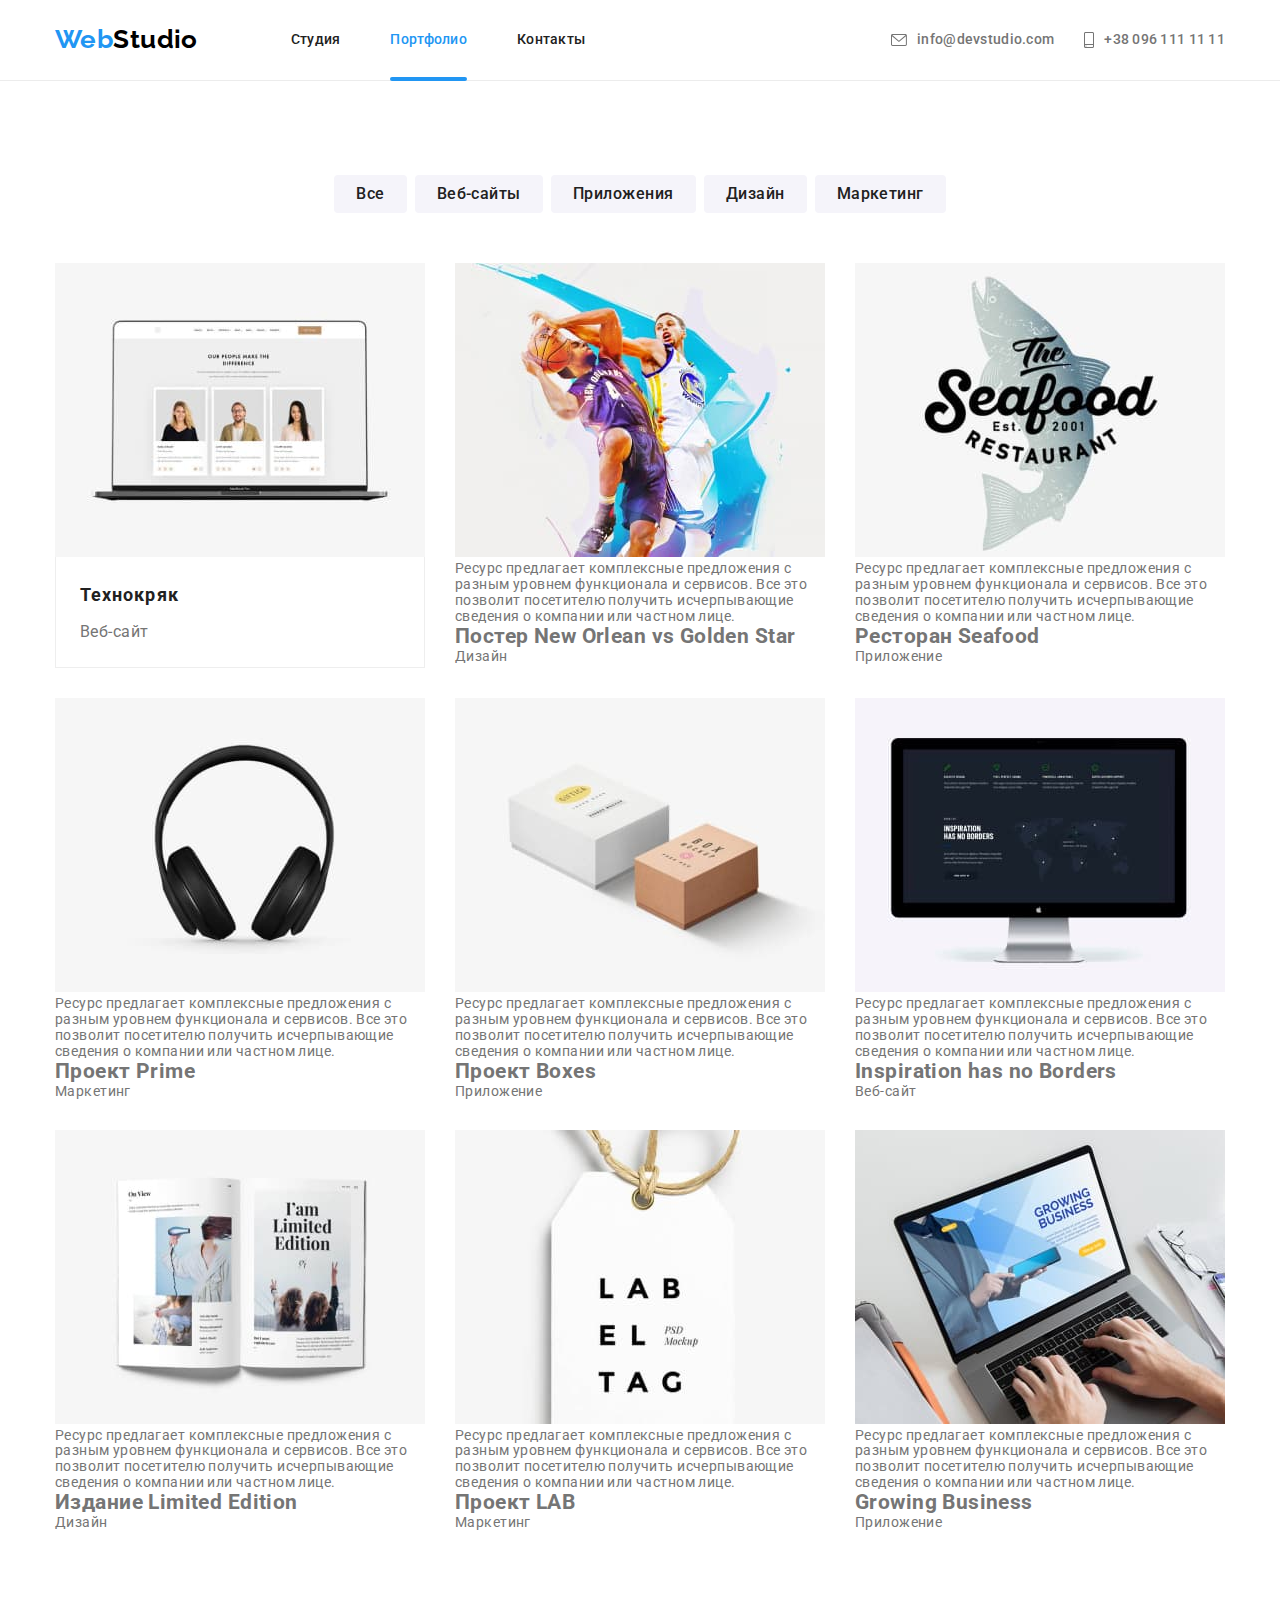
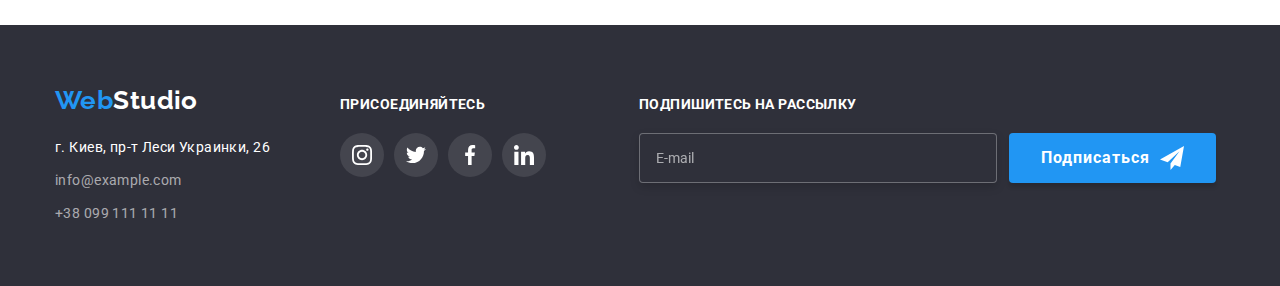
==== commit 0e43958f: "filters done" ====
--- a/portfolio.html
+++ b/portfolio.html
@@ -79,25 +79,29 @@
                         </li>
                     </ul>
                     <ul class="card-set">
-                        <li class="item">
-                            <div class="card-thumb">
-                                <img src="./images/technocrack.jpg" alt="веб-сайт Технокряк " />
-                                <div class="card-overlay">
-                                    <p class="card-overlay-text">
-                                        Ресурс предлагает комплексные предложения с разным уровнем
-                                        функционала и сервисов. Все это позволит посетителю получить
-                                        исчерпывающие сведения о компании или частном лице.
-                                    </p>
-                                </div>
-                            </div>
-
-                            <div class="project-card">
-                                <h2 class="project-title">Технокряк</h2>
-                                <p class="project-text">Веб-сайт</p>
-                            </div>
-                        </li>
-
-                        <li class="item">
+                        <li class="card">
+                            <div class="card__wrap">
+                                <img
+                                    class="card__image"
+                                    src="./images/technocrack.jpg"
+                                    alt="веб-сайт Технокряк "
+                                />
+                                <div class="overlay">
+                                    <p class="overlay__content">
+                                        Ресурс предлагает комплексные предложения с разным уровнем
+                                        функционала и сервисов. Все это позволит посетителю получить
+                                        исчерпывающие сведения о компании или частном лице.
+                                    </p>
+                                </div>
+                            </div>
+
+                            <div class="card__content">
+                                <h2 class="card__title">Технокряк</h2>
+                                <p class="card__text">Веб-сайт</p>
+                            </div>
+                        </li>
+
+                        <li class="card">
                             <div class="card-thumb">
                                 <img src="./images/poster.jpg" alt="два баскетболиста" />
                                 <div class="card-overlay">
@@ -114,7 +118,7 @@
                             </div>
                         </li>
 
-                        <li class="item">
+                        <li class="card">
                             <div class="card-thumb">
                                 <img src="./images/seafood.jpg" alt="" />
                                 <div class="card-overlay">
@@ -131,7 +135,7 @@
                             </div>
                         </li>
 
-                        <li class="item">
+                        <li class="card">
                             <div class="card-thumb">
                                 <img src="./images/prime.jpg" alt="" />
                                 <div class="card-overlay">
@@ -148,7 +152,7 @@
                             </div>
                         </li>
 
-                        <li class="item">
+                        <li class="card">
                             <div class="card-thumb">
                                 <img src="./images/boxes.jpg" alt="" />
                                 <div class="card-overlay">
@@ -165,7 +169,7 @@
                             </div>
                         </li>
 
-                        <li class="item">
+                        <li class="card">
                             <div class="card-thumb">
                                 <img src="./images/inspiration.jpg" alt="" />
                                 <div class="card-overlay">
@@ -182,7 +186,7 @@
                             </div>
                         </li>
 
-                        <li class="item">
+                        <li class="card">
                             <div class="card-thumb">
                                 <img src="./images/limited-edition.jpg" alt="книги" />
                                 <div class="card-overlay">
@@ -199,7 +203,7 @@
                             </div>
                         </li>
 
-                        <li class="item">
+                        <li class="card">
                             <div class="card-thumb">
                                 <img src="./images/lab.jpg" alt="" />
                                 <div class="card-overlay">
@@ -216,7 +220,7 @@
                             </div>
                         </li>
 
-                        <li class="item">
+                        <li class="card">
                             <div class="card-thumb">
                                 <img src="./images/growing.jpg" alt="" />
                                 <div class="card-overlay">
--- a/css/main.min.css
+++ b/css/main.min.css
@@ -1,2 +1,2 @@
-/*! modern-normalize v1.1.0 | MIT License | https://github.com/sindresorhus/modern-normalize */*,::before,::after{-webkit-box-sizing:border-box;box-sizing:border-box}html{line-height:1.15;-webkit-text-size-adjust:100%;-moz-tab-size:4;-o-tab-size:4;tab-size:4}body{margin:0;font-family:system-ui,-apple-system,"Segoe UI",Roboto,Helvetica,Arial,sans-serif,"Apple Color Emoji","Segoe UI Emoji"}hr{height:0;color:inherit}abbr[title]{-webkit-text-decoration:underline dotted;text-decoration:underline dotted}b,strong{font-weight:bolder}code,kbd,samp,pre{font-family:ui-monospace, SFMono-Regular, Consolas, 'Liberation Mono', Menlo, monospace;font-size:1em}small{font-size:80%}sub,sup{font-size:75%;line-height:0;position:relative;vertical-align:baseline}sub{bottom:-0.25em}sup{top:-0.5em}table{text-indent:0;border-color:inherit}button,input,optgroup,select,textarea{font-family:inherit;font-size:100%;line-height:1.15;margin:0}button,select{text-transform:none}button,[type='button'],[type='reset'],[type='submit']{-webkit-appearance:button}::-moz-focus-inner{border-style:none;padding:0}:-moz-focusring{outline:1px dotted ButtonText}:-moz-ui-invalid{box-shadow:none}legend{padding:0}progress{vertical-align:baseline}::-webkit-inner-spin-button,::-webkit-outer-spin-button{height:auto}[type='search']{-webkit-appearance:textfield;outline-offset:-2px}::-webkit-search-decoration{-webkit-appearance:none}::-webkit-file-upload-button{-webkit-appearance:button;font:inherit}summary{display:list-item}body{color:#757575;font-family:'Roboto', 'Arial', sans-serif;font-size:14px;letter-spacing:0.03em;line-height:1.14}h1,h2,h3,h4,h5,h6,p{margin:0;padding:0}a{text-decoration:none}ul{list-style:none;padding:0;margin:0}.container{width:1200px;padding-left:15px;padding-right:15px;margin:0 auto}.logo{padding-top:24px;padding-bottom:25px;color:#000;font-family:'Raleway';font-style:normal;font-weight:700;font-size:26px;line-height:1.19;text-decoration:none}.logo__part{color:#2196f3}.is-hidden{opacity:0;pointer-events:none;visibility:hidden}.button{text-align:center;vertical-align:middle;border-radius:4px;padding:10px 32px;border:0;min-width:200px;color:#fff;background-color:#2196f3;font-family:'Roboto';font-weight:700;font-size:16px;line-height:1.88;letter-spacing:0.06em;cursor:pointer;-webkit-box-shadow:0px 4px 4px rgba(0,0,0,0.15);box-shadow:0px 4px 4px rgba(0,0,0,0.15)}.visually-hidden{position:absolute;width:1px;height:1px;margin:-1px;border:0;padding:0;white-space:nowrap;-webkit-clip-path:inset(100%);clip-path:inset(100%);clip:rect(0 0 0 0);overflow:hidden}.section{padding-top:94px;padding-bottom:94px}.section-title{color:#212121;font-weight:700;font-size:36px;line-height:1.16;text-align:center;margin-bottom:50px}.reuse__title{display:inline-block;font-weight:700;font-size:14px;line-height:1.14;letter-spacing:0.03em;text-transform:uppercase;color:#fff}.header{border-bottom:1px solid #ececec}.header-content{display:-webkit-box;display:-ms-flexbox;display:flex;-webkit-box-align:center;-ms-flex-align:center;align-items:center}.navigation{display:-webkit-box;display:-ms-flexbox;display:flex}.site-nav{display:-webkit-box;display:-ms-flexbox;display:flex;margin-left:93px;margin-bottom:-1px}.site-nav__item:not(:last-child){margin-right:50px}.site-nav__link{display:block;padding-top:32px;color:#212121;font-weight:500;letter-spacing:0.02em;text-decoration:none;-webkit-transition:color 250ms cubic-bezier(0.4, 0, 0.2, 1);transition:color 250ms cubic-bezier(0.4, 0, 0.2, 1)}.site-nav__link:hover,.site-nav__link:focus{color:#2196f3}.site-nav__link--activ{color:#2196f3}.site-nav__link--activ::after{content:'';display:block;width:100%;height:4px;margin-top:29px;background:#2196f3;border-radius:2px}.contacts{display:-webkit-box;display:-ms-flexbox;display:flex;margin-left:auto}.contacts__item:not(:last-child){margin-right:30px}.contacts__link{display:-webkit-box;display:-ms-flexbox;display:flex;-webkit-box-align:center;-ms-flex-align:center;align-items:center;padding-top:20px;padding-bottom:20px;color:#757575;font-weight:500;letter-spacing:0.02em;text-decoration:none;fill:#757575;-webkit-transition:color 250ms cubic-bezier(0.4, 0, 0.2, 1),fill 250ms cubic-bezier(0.4, 0, 0.2, 1);transition:color 250ms cubic-bezier(0.4, 0, 0.2, 1),fill 250ms cubic-bezier(0.4, 0, 0.2, 1)}.contacts__link:hover,.contacts__link:focus{color:#2196f3;fill:#2196f3}.contacts__icon{margin-right:10px;fill:currentColor}.hero{padding-top:200px;padding-bottom:200px;text-align:center;background-color:#2f303a;max-width:1600px;max-height:600px;margin-right:auto;margin-left:auto;background-image:-webkit-gradient(linear, left top, right top, from(rgba(47,48,58,0.4)), to(rgba(47,48,58,0.4))),url("../../images/hero-back.jpg");background-image:linear-gradient(to right, rgba(47,48,58,0.4), rgba(47,48,58,0.4)),url("../../images/hero-back.jpg");background-repeat:no-repeat;background-position:center}.hero__title{margin:0 auto 30px auto;color:#fff;font-weight:900;font-size:44px;line-height:1.36;text-transform:uppercase;letter-spacing:0.06em;max-width:696px}.backdrop{position:fixed;z-index:1;top:0;left:0;right:0;bottom:0;background:rgba(0,0,0,0.2);-webkit-transition:opacity 300ms cubic-bezier(0.4, 0, 0.2, 1),visibility 300ms cubic-bezier(0.4, 0, 0.2, 1);transition:opacity 300ms cubic-bezier(0.4, 0, 0.2, 1),visibility 300ms cubic-bezier(0.4, 0, 0.2, 1)}.modal{position:absolute;top:50%;left:50%;padding-top:40px;text-align:center;max-width:528px;min-height:581px;-webkit-box-shadow:0px 1px 3px rgba(0,0,0,0.12),0px 1px 1px rgba(0,0,0,0.14),0px 2px 1px rgba(0,0,0,0.2);box-shadow:0px 1px 3px rgba(0,0,0,0.12),0px 1px 1px rgba(0,0,0,0.14),0px 2px 1px rgba(0,0,0,0.2);border-radius:4px;background-color:#fff;-webkit-transform:translate(-50%, -50%) scale(1) rotate(360deg);transform:translate(-50%, -50%) scale(1) rotate(360deg);-webkit-transition:-webkit-transform 500ms cubic-bezier(0.4, 0, 0.2, 1);transition:-webkit-transform 500ms cubic-bezier(0.4, 0, 0.2, 1);transition:transform 500ms cubic-bezier(0.4, 0, 0.2, 1);transition:transform 500ms cubic-bezier(0.4, 0, 0.2, 1), -webkit-transform 500ms cubic-bezier(0.4, 0, 0.2, 1)}.modal .modal__text{font-weight:700;font-size:20px;line-height:1.15;color:#212121}.backdrop.is-hidden .modal{-webkit-transform:translate(-50%, -50%) scale(0) rotate(0deg);transform:translate(-50%, -50%) scale(0) rotate(0deg)}.modal-btn{position:absolute;top:8px;right:8px;width:30px;height:30px;background-color:#fff;border:1px solid rgba(0,0,0,0.1);border-radius:50%}.modal-btn .modal-btn__icon{position:absolute;top:50%;left:50%;-webkit-transform:translate(-50%, -50%);transform:translate(-50%, -50%);-webkit-transition:fill 250ms cubic-bezier(0.4, 0, 0.2, 1);transition:fill 250ms cubic-bezier(0.4, 0, 0.2, 1)}.modal-btn:hover .modal-btn__icon,.modal-btn:focus .modal-btn__icon{fill:#2196f3}.form{width:100%;padding-left:40px;padding-right:40px;margin-top:12px}.form .form__field{display:-webkit-box;display:-ms-flexbox;display:flex;-webkit-box-align:start;-ms-flex-align:start;align-items:start;-webkit-box-orient:vertical;-webkit-box-direction:normal;-ms-flex-direction:column;flex-direction:column;margin-bottom:10px;position:relative}.form .form__field:nth-child(4){margin-bottom:20px}.form .form__field:focus-within .form__icon{fill:#2196f3}.form .form__label{font-size:12px;line-height:1.17;letter-spacing:0.01em;margin-bottom:4px}.form .form__input{display:-webkit-box;display:-ms-flexbox;display:flex;width:100%;height:40px;padding:0 0 0 42px;outline:transparent;border:1px solid rgba(33,33,33,0.2);border-radius:4px;-webkit-transition:border 250ms cubic-bezier(0.4, 0, 0.2, 1);transition:border 250ms cubic-bezier(0.4, 0, 0.2, 1)}.form .form__input:focus{border-color:#2196f3}.form .form__icon{position:absolute;left:12px;top:50%;-webkit-transition:fill 250ms cubic-bezier(0.4, 0, 0.2, 1);transition:fill 250ms cubic-bezier(0.4, 0, 0.2, 1)}.form .textarea{display:inline-block;resize:none;height:120px;padding:12px 16px}.form .textarea::-webkit-input-placeholder{font-size:12px;line-height:1.17;letter-spacing:0.01em;color:rgba(117,117,117,0.5)}.form .textarea:-ms-input-placeholder{font-size:12px;line-height:1.17;letter-spacing:0.01em;color:rgba(117,117,117,0.5)}.form .textarea::-ms-input-placeholder{font-size:12px;line-height:1.17;letter-spacing:0.01em;color:rgba(117,117,117,0.5)}.form .textarea::placeholder{font-size:12px;line-height:1.17;letter-spacing:0.01em;color:rgba(117,117,117,0.5)}.button--submit-form{-webkit-transition:background-color 250ms cubic-bezier(0.4, 0, 0.2, 1);transition:background-color 250ms cubic-bezier(0.4, 0, 0.2, 1)}.button--submit-form:hover,.button--submit-form:focus{background-color:#188ce8}.checkbox{display:-webkit-box;display:-ms-flexbox;display:flex;-webkit-box-align:center;-ms-flex-align:center;align-items:center;-webkit-box-pack:center;-ms-flex-pack:center;justify-content:center;margin-bottom:30px}.checkbox .checkbox__input:checked+.checkbox__icon{fill:#2196f3;background-image:url('data:image/svg+xml,%3Csvg width="16" height="15" fill="none" xmlns="http://www.w3.org/2000/svg"%3E%3Crect width="16" height="15" rx="2" fill="%232196F3"/%3E%3Cpath d="m3.957 7.752-.069-.066-.069.065-.888.842-.076.072.076.073 3.496 3.334.069.066.069-.066 7.504-7.158.076-.073-.076-.072-.882-.841-.069-.066-.069.066-6.553 6.246-2.539-2.422Z" fill="%23fff" stroke="%23fff" stroke-width=".2"/%3E%3C/svg%3E')}.checkbox .checkbox__icon{margin-left:12px}.checkbox .checkbox__lable{margin-left:7px;line-height:1.71}.checkbox .checkbox__link{color:#2196f3}.features{padding-top:94px}.features__list{display:-webkit-box;display:-ms-flexbox;display:flex}.features__item{width:270px}.features__item:not(:last-child){margin-right:30px}.features__logo{display:-webkit-box;display:-ms-flexbox;display:flex;-webkit-box-align:center;-ms-flex-align:center;align-items:center;-webkit-box-pack:center;-ms-flex-pack:center;justify-content:center;background-color:#f5f4fa;height:120px;border-radius:4px;margin-bottom:30px}.features__title{margin-bottom:10px;font-size:14px;color:#212121;font-weight:700;text-transform:uppercase}.features__text{line-height:1.71}.product{display:-webkit-box;display:-ms-flexbox;display:flex}.product__item{position:relative}.product__image{display:block}.product__wrapper{position:absolute;padding:27px 0 27px 0;left:0;bottom:0;width:100%;text-align:center;background:rgba(47,48,58,0.8)}.product__item:not(:last-child){margin-right:30px}.section--highlight{background-color:#f5f4fa}.team-list{display:-webkit-box;display:-ms-flexbox;display:flex;text-align:center}.team-list__item:not(:last-child){margin-right:30px}.team-list__item{background-color:var(--white-color);-webkit-box-shadow:0px 1px 3px rgba(0,0,0,0.12),0px 1px 1px rgba(0,0,0,0.14),0px 2px 1px rgba(0,0,0,0.2);box-shadow:0px 1px 3px rgba(0,0,0,0.12),0px 1px 1px rgba(0,0,0,0.14),0px 2px 1px rgba(0,0,0,0.2);border-radius:0px 0px 4px 4px}.team-list__image{display:block}.team-list__card{padding-top:30px;padding-bottom:30px}.team-list__title,.team-list__text{font-size:16px;line-height:1.19}.team-list__title{margin-bottom:10px;font-weight:500;color:#212121}.team-list__text{margin-bottom:16px}.social-media{display:-webkit-box;display:-ms-flexbox;display:flex;-webkit-box-pack:center;-ms-flex-pack:center;justify-content:center}.social-media__item:not(:last-child){margin-right:10px}.social-media__link{display:-webkit-box;display:-ms-flexbox;display:flex;-webkit-box-pack:center;-ms-flex-pack:center;justify-content:center;-webkit-box-align:center;-ms-flex-align:center;align-items:center;color:#afb1b8;width:44px;height:44px;border-radius:50%;-webkit-transition:background-color 250ms cubic-bezier(0.4, 0, 0.2, 1),color 250ms cubic-bezier(0.4, 0, 0.2, 1);transition:background-color 250ms cubic-bezier(0.4, 0, 0.2, 1),color 250ms cubic-bezier(0.4, 0, 0.2, 1)}.social-media__link:hover,.social-media__link:focus{background-color:#2196f3;color:#fff}.social-media__icon{display:block;fill:currentColor}.client-list{display:-webkit-box;display:-ms-flexbox;display:flex}.client-list__item:not(:last-child){margin-right:30px}.client-list__link{display:-webkit-box;display:-ms-flexbox;display:flex;-webkit-box-pack:center;-ms-flex-pack:center;justify-content:center;-webkit-box-align:center;-ms-flex-align:center;align-items:center;width:170px;height:92px;border-radius:4px;border:1px solid #afb1b8;color:#afb1b8;-webkit-transition:color 250ms cubic-bezier(0.4, 0, 0.2, 1),border-color 250ms cubic-bezier(0.4, 0, 0.2, 1);transition:color 250ms cubic-bezier(0.4, 0, 0.2, 1),border-color 250ms cubic-bezier(0.4, 0, 0.2, 1)}.client-list__link:hover,.client-list__link:focus{border-color:#2196f3;color:#2196f3}.client-list__icon{fill:currentColor}.footer{padding-top:60px;padding-bottom:60px;background-color:#2f303a}.container--flexed{display:-webkit-box;display:-ms-flexbox;display:flex}.logo--inverted{color:#fff}.address-block{margin-right:70px}.address{margin-top:20px}.address__item:not(:last-child){margin-bottom:9px}.address__link{text-decoration:none;font-style:normal;line-height:1.71;color:rgba(255,255,255,0.6);-webkit-transition:color 250ms cubic-bezier(0.4, 0, 0.2, 1);transition:color 250ms cubic-bezier(0.4, 0, 0.2, 1)}.address__link:hover,.address__link:focus{color:#2196f3}.address__link--general{color:#fff}.join-block{margin-top:12px}.reuse__title--modified{margin-bottom:20px}.social-media__link--modified{background-color:rgba(255,255,255,0.1);color:#fff}.form-block{margin-left:93px;margin-top:12px}.form-wrapper{display:-webkit-box;display:-ms-flexbox;display:flex;-webkit-box-align:center;-ms-flex-align:center;align-items:center}.join-form__input{width:358px;height:50px;padding:15px 16px;margin-right:12px;border:1px solid rgba(255,255,255,0.3);-webkit-box-sizing:border-box;box-sizing:border-box;-webkit-filter:drop-shadow(0px 4px 4px rgba(0,0,0,0.15));filter:drop-shadow(0px 4px 4px rgba(0,0,0,0.15));border-radius:4px;background-color:#2f303a;color:#fff}.join-form__input::-webkit-input-placeholder{font-style:16px;line-height:1.25;color:rgba(255,255,255,0.6)}.join-form__input:-ms-input-placeholder{font-style:16px;line-height:1.25;color:rgba(255,255,255,0.6)}.join-form__input::-ms-input-placeholder{font-style:16px;line-height:1.25;color:rgba(255,255,255,0.6)}.join-form__input::placeholder{font-style:16px;line-height:1.25;color:rgba(255,255,255,0.6)}.button--centered{display:-webkit-box;display:-ms-flexbox;display:flex;-webkit-box-align:center;-ms-flex-align:center;align-items:center}.form-btn-icon{margin-left:10px}
+/*! modern-normalize v1.1.0 | MIT License | https://github.com/sindresorhus/modern-normalize */*,::before,::after{-webkit-box-sizing:border-box;box-sizing:border-box}html{line-height:1.15;-webkit-text-size-adjust:100%;-moz-tab-size:4;-o-tab-size:4;tab-size:4}body{margin:0;font-family:system-ui,-apple-system,"Segoe UI",Roboto,Helvetica,Arial,sans-serif,"Apple Color Emoji","Segoe UI Emoji"}hr{height:0;color:inherit}abbr[title]{-webkit-text-decoration:underline dotted;text-decoration:underline dotted}b,strong{font-weight:bolder}code,kbd,samp,pre{font-family:ui-monospace, SFMono-Regular, Consolas, 'Liberation Mono', Menlo, monospace;font-size:1em}small{font-size:80%}sub,sup{font-size:75%;line-height:0;position:relative;vertical-align:baseline}sub{bottom:-0.25em}sup{top:-0.5em}table{text-indent:0;border-color:inherit}button,input,optgroup,select,textarea{font-family:inherit;font-size:100%;line-height:1.15;margin:0}button,select{text-transform:none}button,[type='button'],[type='reset'],[type='submit']{-webkit-appearance:button}::-moz-focus-inner{border-style:none;padding:0}:-moz-focusring{outline:1px dotted ButtonText}:-moz-ui-invalid{box-shadow:none}legend{padding:0}progress{vertical-align:baseline}::-webkit-inner-spin-button,::-webkit-outer-spin-button{height:auto}[type='search']{-webkit-appearance:textfield;outline-offset:-2px}::-webkit-search-decoration{-webkit-appearance:none}::-webkit-file-upload-button{-webkit-appearance:button;font:inherit}summary{display:list-item}body{color:#757575;font-family:'Roboto', 'Arial', sans-serif;font-size:14px;letter-spacing:0.03em;line-height:1.14}h1,h2,h3,h4,h5,h6,p{margin:0;padding:0}a{text-decoration:none}ul{list-style:none;padding:0;margin:0}.container{width:1200px;padding-left:15px;padding-right:15px;margin:0 auto}.logo{padding-top:24px;padding-bottom:25px;color:#000;font-family:'Raleway';font-style:normal;font-weight:700;font-size:26px;line-height:1.19;text-decoration:none}.logo__part{color:#2196f3}.is-hidden{opacity:0;pointer-events:none;visibility:hidden}.button{text-align:center;vertical-align:middle;border-radius:4px;padding:10px 32px;border:0;min-width:200px;color:#fff;background-color:#2196f3;font-family:'Roboto';font-weight:700;font-size:16px;line-height:1.88;letter-spacing:0.06em;cursor:pointer;-webkit-box-shadow:0px 4px 4px rgba(0,0,0,0.15);box-shadow:0px 4px 4px rgba(0,0,0,0.15)}.visually-hidden{position:absolute;width:1px;height:1px;margin:-1px;border:0;padding:0;white-space:nowrap;-webkit-clip-path:inset(100%);clip-path:inset(100%);clip:rect(0 0 0 0);overflow:hidden}.section{padding-top:94px;padding-bottom:94px}.section-title{color:#212121;font-weight:700;font-size:36px;line-height:1.16;text-align:center;margin-bottom:50px}.reuse__title{display:inline-block;font-weight:700;font-size:14px;line-height:1.14;letter-spacing:0.03em;text-transform:uppercase;color:#fff}.header{border-bottom:1px solid #ececec}.header-content{display:-webkit-box;display:-ms-flexbox;display:flex;-webkit-box-align:center;-ms-flex-align:center;align-items:center}.navigation{display:-webkit-box;display:-ms-flexbox;display:flex}.site-nav{display:-webkit-box;display:-ms-flexbox;display:flex;margin-left:93px;margin-bottom:-1px}.site-nav__item:not(:last-child){margin-right:50px}.site-nav__link{display:block;padding-top:32px;color:#212121;font-weight:500;letter-spacing:0.02em;text-decoration:none;-webkit-transition:color 250ms cubic-bezier(0.4, 0, 0.2, 1);transition:color 250ms cubic-bezier(0.4, 0, 0.2, 1)}.site-nav__link:hover,.site-nav__link:focus{color:#2196f3}.site-nav__link--activ{color:#2196f3}.site-nav__link--activ::after{content:'';display:block;width:100%;height:4px;margin-top:29px;background:#2196f3;border-radius:2px}.contacts{display:-webkit-box;display:-ms-flexbox;display:flex;margin-left:auto}.contacts__item:not(:last-child){margin-right:30px}.contacts__link{display:-webkit-box;display:-ms-flexbox;display:flex;-webkit-box-align:center;-ms-flex-align:center;align-items:center;padding-top:20px;padding-bottom:20px;color:#757575;font-weight:500;letter-spacing:0.02em;text-decoration:none;fill:#757575;-webkit-transition:color 250ms cubic-bezier(0.4, 0, 0.2, 1),fill 250ms cubic-bezier(0.4, 0, 0.2, 1);transition:color 250ms cubic-bezier(0.4, 0, 0.2, 1),fill 250ms cubic-bezier(0.4, 0, 0.2, 1)}.contacts__link:hover,.contacts__link:focus{color:#2196f3;fill:#2196f3}.contacts__icon{margin-right:10px;fill:currentColor}.hero{padding-top:200px;padding-bottom:200px;text-align:center;background-color:#2f303a;max-width:1600px;max-height:600px;margin-right:auto;margin-left:auto;background-image:-webkit-gradient(linear, left top, right top, from(rgba(47,48,58,0.4)), to(rgba(47,48,58,0.4))),url("../../images/hero-back.jpg");background-image:linear-gradient(to right, rgba(47,48,58,0.4), rgba(47,48,58,0.4)),url("../../images/hero-back.jpg");background-repeat:no-repeat;background-position:center}.hero__title{margin:0 auto 30px auto;color:#fff;font-weight:900;font-size:44px;line-height:1.36;text-transform:uppercase;letter-spacing:0.06em;max-width:696px}.backdrop{position:fixed;z-index:1;top:0;left:0;right:0;bottom:0;background:rgba(0,0,0,0.2);-webkit-transition:opacity 300ms cubic-bezier(0.4, 0, 0.2, 1),visibility 300ms cubic-bezier(0.4, 0, 0.2, 1);transition:opacity 300ms cubic-bezier(0.4, 0, 0.2, 1),visibility 300ms cubic-bezier(0.4, 0, 0.2, 1)}.modal{position:absolute;top:50%;left:50%;padding-top:40px;text-align:center;max-width:528px;min-height:581px;-webkit-box-shadow:0px 1px 3px rgba(0,0,0,0.12),0px 1px 1px rgba(0,0,0,0.14),0px 2px 1px rgba(0,0,0,0.2);box-shadow:0px 1px 3px rgba(0,0,0,0.12),0px 1px 1px rgba(0,0,0,0.14),0px 2px 1px rgba(0,0,0,0.2);border-radius:4px;background-color:#fff;-webkit-transform:translate(-50%, -50%) scale(1) rotate(360deg);transform:translate(-50%, -50%) scale(1) rotate(360deg);-webkit-transition:-webkit-transform 500ms cubic-bezier(0.4, 0, 0.2, 1);transition:-webkit-transform 500ms cubic-bezier(0.4, 0, 0.2, 1);transition:transform 500ms cubic-bezier(0.4, 0, 0.2, 1);transition:transform 500ms cubic-bezier(0.4, 0, 0.2, 1), -webkit-transform 500ms cubic-bezier(0.4, 0, 0.2, 1)}.modal .modal__text{font-weight:700;font-size:20px;line-height:1.15;color:#212121}.backdrop.is-hidden .modal{-webkit-transform:translate(-50%, -50%) scale(0) rotate(0deg);transform:translate(-50%, -50%) scale(0) rotate(0deg)}.modal-btn{position:absolute;top:8px;right:8px;width:30px;height:30px;background-color:#fff;border:1px solid rgba(0,0,0,0.1);border-radius:50%}.modal-btn .modal-btn__icon{position:absolute;top:50%;left:50%;-webkit-transform:translate(-50%, -50%);transform:translate(-50%, -50%);-webkit-transition:fill 250ms cubic-bezier(0.4, 0, 0.2, 1);transition:fill 250ms cubic-bezier(0.4, 0, 0.2, 1)}.modal-btn:hover .modal-btn__icon,.modal-btn:focus .modal-btn__icon{fill:#2196f3}.form{width:100%;padding-left:40px;padding-right:40px;margin-top:12px}.form .form__field{display:-webkit-box;display:-ms-flexbox;display:flex;-webkit-box-align:start;-ms-flex-align:start;align-items:start;-webkit-box-orient:vertical;-webkit-box-direction:normal;-ms-flex-direction:column;flex-direction:column;margin-bottom:10px;position:relative}.form .form__field:nth-child(4){margin-bottom:20px}.form .form__field:focus-within .form__icon{fill:#2196f3}.form .form__label{font-size:12px;line-height:1.17;letter-spacing:0.01em;margin-bottom:4px}.form .form__input{display:-webkit-box;display:-ms-flexbox;display:flex;width:100%;height:40px;padding:0 0 0 42px;outline:transparent;border:1px solid rgba(33,33,33,0.2);border-radius:4px;-webkit-transition:border 250ms cubic-bezier(0.4, 0, 0.2, 1);transition:border 250ms cubic-bezier(0.4, 0, 0.2, 1)}.form .form__input:focus{border-color:#2196f3}.form .form__icon{position:absolute;left:12px;top:50%;-webkit-transition:fill 250ms cubic-bezier(0.4, 0, 0.2, 1);transition:fill 250ms cubic-bezier(0.4, 0, 0.2, 1)}.form .textarea{display:inline-block;resize:none;height:120px;padding:12px 16px}.form .textarea::-webkit-input-placeholder{font-size:12px;line-height:1.17;letter-spacing:0.01em;color:rgba(117,117,117,0.5)}.form .textarea:-ms-input-placeholder{font-size:12px;line-height:1.17;letter-spacing:0.01em;color:rgba(117,117,117,0.5)}.form .textarea::-ms-input-placeholder{font-size:12px;line-height:1.17;letter-spacing:0.01em;color:rgba(117,117,117,0.5)}.form .textarea::placeholder{font-size:12px;line-height:1.17;letter-spacing:0.01em;color:rgba(117,117,117,0.5)}.button--submit-form{-webkit-transition:background-color 250ms cubic-bezier(0.4, 0, 0.2, 1);transition:background-color 250ms cubic-bezier(0.4, 0, 0.2, 1)}.button--submit-form:hover,.button--submit-form:focus{background-color:#188ce8}.checkbox{display:-webkit-box;display:-ms-flexbox;display:flex;-webkit-box-align:center;-ms-flex-align:center;align-items:center;-webkit-box-pack:center;-ms-flex-pack:center;justify-content:center;margin-bottom:30px}.checkbox .checkbox__input:checked+.checkbox__icon{fill:#2196f3;background-image:url('data:image/svg+xml,%3Csvg width="16" height="15" fill="none" xmlns="http://www.w3.org/2000/svg"%3E%3Crect width="16" height="15" rx="2" fill="%232196F3"/%3E%3Cpath d="m3.957 7.752-.069-.066-.069.065-.888.842-.076.072.076.073 3.496 3.334.069.066.069-.066 7.504-7.158.076-.073-.076-.072-.882-.841-.069-.066-.069.066-6.553 6.246-2.539-2.422Z" fill="%23fff" stroke="%23fff" stroke-width=".2"/%3E%3C/svg%3E')}.checkbox .checkbox__icon{margin-left:12px}.checkbox .checkbox__lable{margin-left:7px;line-height:1.71}.checkbox .checkbox__link{color:#2196f3}.features{padding-top:94px}.features__list{display:-webkit-box;display:-ms-flexbox;display:flex}.features__item{width:270px}.features__item:not(:last-child){margin-right:30px}.features__logo{display:-webkit-box;display:-ms-flexbox;display:flex;-webkit-box-align:center;-ms-flex-align:center;align-items:center;-webkit-box-pack:center;-ms-flex-pack:center;justify-content:center;background-color:#f5f4fa;height:120px;border-radius:4px;margin-bottom:30px}.features__title{margin-bottom:10px;font-size:14px;color:#212121;font-weight:700;text-transform:uppercase}.features__text{line-height:1.71}.product{display:-webkit-box;display:-ms-flexbox;display:flex}.product__item{position:relative}.product__image{display:block}.product__wrapper{position:absolute;padding:27px 0 27px 0;left:0;bottom:0;width:100%;text-align:center;background:rgba(47,48,58,0.8)}.product__item:not(:last-child){margin-right:30px}.section--highlight{background-color:#f5f4fa}.team-list{display:-webkit-box;display:-ms-flexbox;display:flex;text-align:center}.team-list__item:not(:last-child){margin-right:30px}.team-list__item{background-color:var(--white-color);-webkit-box-shadow:0px 1px 3px rgba(0,0,0,0.12),0px 1px 1px rgba(0,0,0,0.14),0px 2px 1px rgba(0,0,0,0.2);box-shadow:0px 1px 3px rgba(0,0,0,0.12),0px 1px 1px rgba(0,0,0,0.14),0px 2px 1px rgba(0,0,0,0.2);border-radius:0px 0px 4px 4px}.team-list__image{display:block}.team-list__card{padding-top:30px;padding-bottom:30px}.team-list__title,.team-list__text{font-size:16px;line-height:1.19}.team-list__title{margin-bottom:10px;font-weight:500;color:#212121}.team-list__text{margin-bottom:16px}.social-media{display:-webkit-box;display:-ms-flexbox;display:flex;-webkit-box-pack:center;-ms-flex-pack:center;justify-content:center}.social-media__item:not(:last-child){margin-right:10px}.social-media__link{display:-webkit-box;display:-ms-flexbox;display:flex;-webkit-box-pack:center;-ms-flex-pack:center;justify-content:center;-webkit-box-align:center;-ms-flex-align:center;align-items:center;color:#afb1b8;width:44px;height:44px;border-radius:50%;-webkit-transition:background-color 250ms cubic-bezier(0.4, 0, 0.2, 1),color 250ms cubic-bezier(0.4, 0, 0.2, 1);transition:background-color 250ms cubic-bezier(0.4, 0, 0.2, 1),color 250ms cubic-bezier(0.4, 0, 0.2, 1)}.social-media__link:hover,.social-media__link:focus{background-color:#2196f3;color:#fff}.social-media__icon{display:block;fill:currentColor}.client-list{display:-webkit-box;display:-ms-flexbox;display:flex}.client-list__item:not(:last-child){margin-right:30px}.client-list__link{display:-webkit-box;display:-ms-flexbox;display:flex;-webkit-box-pack:center;-ms-flex-pack:center;justify-content:center;-webkit-box-align:center;-ms-flex-align:center;align-items:center;width:170px;height:92px;border-radius:4px;border:1px solid #afb1b8;color:#afb1b8;-webkit-transition:color 250ms cubic-bezier(0.4, 0, 0.2, 1),border-color 250ms cubic-bezier(0.4, 0, 0.2, 1);transition:color 250ms cubic-bezier(0.4, 0, 0.2, 1),border-color 250ms cubic-bezier(0.4, 0, 0.2, 1)}.client-list__link:hover,.client-list__link:focus{border-color:#2196f3;color:#2196f3}.client-list__icon{fill:currentColor}.footer{padding-top:60px;padding-bottom:60px;background-color:#2f303a}.container--flexed{display:-webkit-box;display:-ms-flexbox;display:flex}.logo--inverted{color:#fff}.address-block{margin-right:70px}.address{margin-top:20px}.address__item:not(:last-child){margin-bottom:9px}.address__link{text-decoration:none;font-style:normal;line-height:1.71;color:rgba(255,255,255,0.6);-webkit-transition:color 250ms cubic-bezier(0.4, 0, 0.2, 1);transition:color 250ms cubic-bezier(0.4, 0, 0.2, 1)}.address__link:hover,.address__link:focus{color:#2196f3}.address__link--general{color:#fff}.join-block{margin-top:12px}.reuse__title--modified{margin-bottom:20px}.social-media__link--modified{background-color:rgba(255,255,255,0.1);color:#fff}.form-block{margin-left:93px;margin-top:12px}.form-wrapper{display:-webkit-box;display:-ms-flexbox;display:flex;-webkit-box-align:center;-ms-flex-align:center;align-items:center}.join-form__input{width:358px;height:50px;padding:15px 16px;margin-right:12px;border:1px solid rgba(255,255,255,0.3);-webkit-box-sizing:border-box;box-sizing:border-box;-webkit-filter:drop-shadow(0px 4px 4px rgba(0,0,0,0.15));filter:drop-shadow(0px 4px 4px rgba(0,0,0,0.15));border-radius:4px;background-color:#2f303a;color:#fff}.join-form__input::-webkit-input-placeholder{font-style:16px;line-height:1.25;color:rgba(255,255,255,0.6)}.join-form__input:-ms-input-placeholder{font-style:16px;line-height:1.25;color:rgba(255,255,255,0.6)}.join-form__input::-ms-input-placeholder{font-style:16px;line-height:1.25;color:rgba(255,255,255,0.6)}.join-form__input::placeholder{font-style:16px;line-height:1.25;color:rgba(255,255,255,0.6)}.button--centered{display:-webkit-box;display:-ms-flexbox;display:flex;-webkit-box-align:center;-ms-flex-align:center;align-items:center}.form-btn-icon{margin-left:10px}.filters{display:-webkit-box;display:-ms-flexbox;display:flex;-webkit-box-pack:center;-ms-flex-pack:center;justify-content:center;margin-bottom:50px}.filters .filters__item:not(:last-child){margin-right:8px}.filters .filters__button{border-radius:4px;border:transparent;padding:6px 22px;color:#212121;background-color:#f5f4fa;font-weight:500;font-size:16px;line-height:1.62;letter-spacing:0.03em;cursor:pointer;font-family:'Roboto';-webkit-transition:color 250ms cubic-bezier(0.4, 0, 0.2, 1),background-color 250ms cubic-bezier(0.4, 0, 0.2, 1),-webkit-box-shadow 250ms cubic-bezier(0.4, 0, 0.2, 1);transition:color 250ms cubic-bezier(0.4, 0, 0.2, 1),background-color 250ms cubic-bezier(0.4, 0, 0.2, 1),-webkit-box-shadow 250ms cubic-bezier(0.4, 0, 0.2, 1);transition:color 250ms cubic-bezier(0.4, 0, 0.2, 1),background-color 250ms cubic-bezier(0.4, 0, 0.2, 1),box-shadow 250ms cubic-bezier(0.4, 0, 0.2, 1);transition:color 250ms cubic-bezier(0.4, 0, 0.2, 1),background-color 250ms cubic-bezier(0.4, 0, 0.2, 1),box-shadow 250ms cubic-bezier(0.4, 0, 0.2, 1),-webkit-box-shadow 250ms cubic-bezier(0.4, 0, 0.2, 1)}.filters .filters__button:hover,.filters .filters__button:focus{color:#fff;background-color:#2196f3;-webkit-box-shadow:0px 3px 1px rgba(0,0,0,0.1),0px 1px 2px rgba(0,0,0,0.08),0px 2px 2px rgba(0,0,0,0.12);box-shadow:0px 3px 1px rgba(0,0,0,0.1),0px 1px 2px rgba(0,0,0,0.08),0px 2px 2px rgba(0,0,0,0.12)}.card-set{display:-webkit-box;display:-ms-flexbox;display:flex;-ms-flex-wrap:wrap;flex-wrap:wrap;margin-top:-30px;margin-left:-30px}.card-set .card{margin-top:30px;margin-left:30px;-ms-flex-preferred-size:calc(100% / 3 - 30px);flex-basis:calc(100% / 3 - 30px);-webkit-transition:-webkit-box-shadow 250ms cubic-bezier(0.4, 0, 0.2, 1);transition:-webkit-box-shadow 250ms cubic-bezier(0.4, 0, 0.2, 1);transition:box-shadow 250ms cubic-bezier(0.4, 0, 0.2, 1);transition:box-shadow 250ms cubic-bezier(0.4, 0, 0.2, 1), -webkit-box-shadow 250ms cubic-bezier(0.4, 0, 0.2, 1)}.card-set .card:hover{-webkit-box-shadow:0px 1px 1px rgba(0,0,0,0.12),0px 4px 4px rgba(0,0,0,0.06),1px 4px 6px rgba(0,0,0,0.16);box-shadow:0px 1px 1px rgba(0,0,0,0.12),0px 4px 4px rgba(0,0,0,0.06),1px 4px 6px rgba(0,0,0,0.16);cursor:pointer}.card-set .card:hover .overlay{-webkit-transform:translateY(0%);transform:translateY(0%)}.card-set .card__wrap{position:relative;overflow:hidden}.card-set .card__image{display:block;max-width:100%}.card-set .overlay{position:absolute;left:0;top:0;bottom:0;right:0;background-color:rgba(33,150,243,0.9);-webkit-transform:translateY(100%);transform:translateY(100%);-webkit-transition:-webkit-transform 250ms cubic-bezier(0.4, 0, 0.2, 1);transition:-webkit-transform 250ms cubic-bezier(0.4, 0, 0.2, 1);transition:transform 250ms cubic-bezier(0.4, 0, 0.2, 1);transition:transform 250ms cubic-bezier(0.4, 0, 0.2, 1), -webkit-transform 250ms cubic-bezier(0.4, 0, 0.2, 1)}.card-set .overlay__content{padding:63px 24px;font-size:18px;line-height:1.56;color:#fff}.card-set .card__content{padding:20px 24px;border:1px solid #eeeeee;border-top:0}.card-set .card__title{margin-bottom:4px;color:#212121;font-weight:700;font-size:18px;line-height:2;letter-spacing:0.06em}.card-set .card__text{font-size:16px;line-height:1.88}
 /*# sourceMappingURL=main.min.css.map */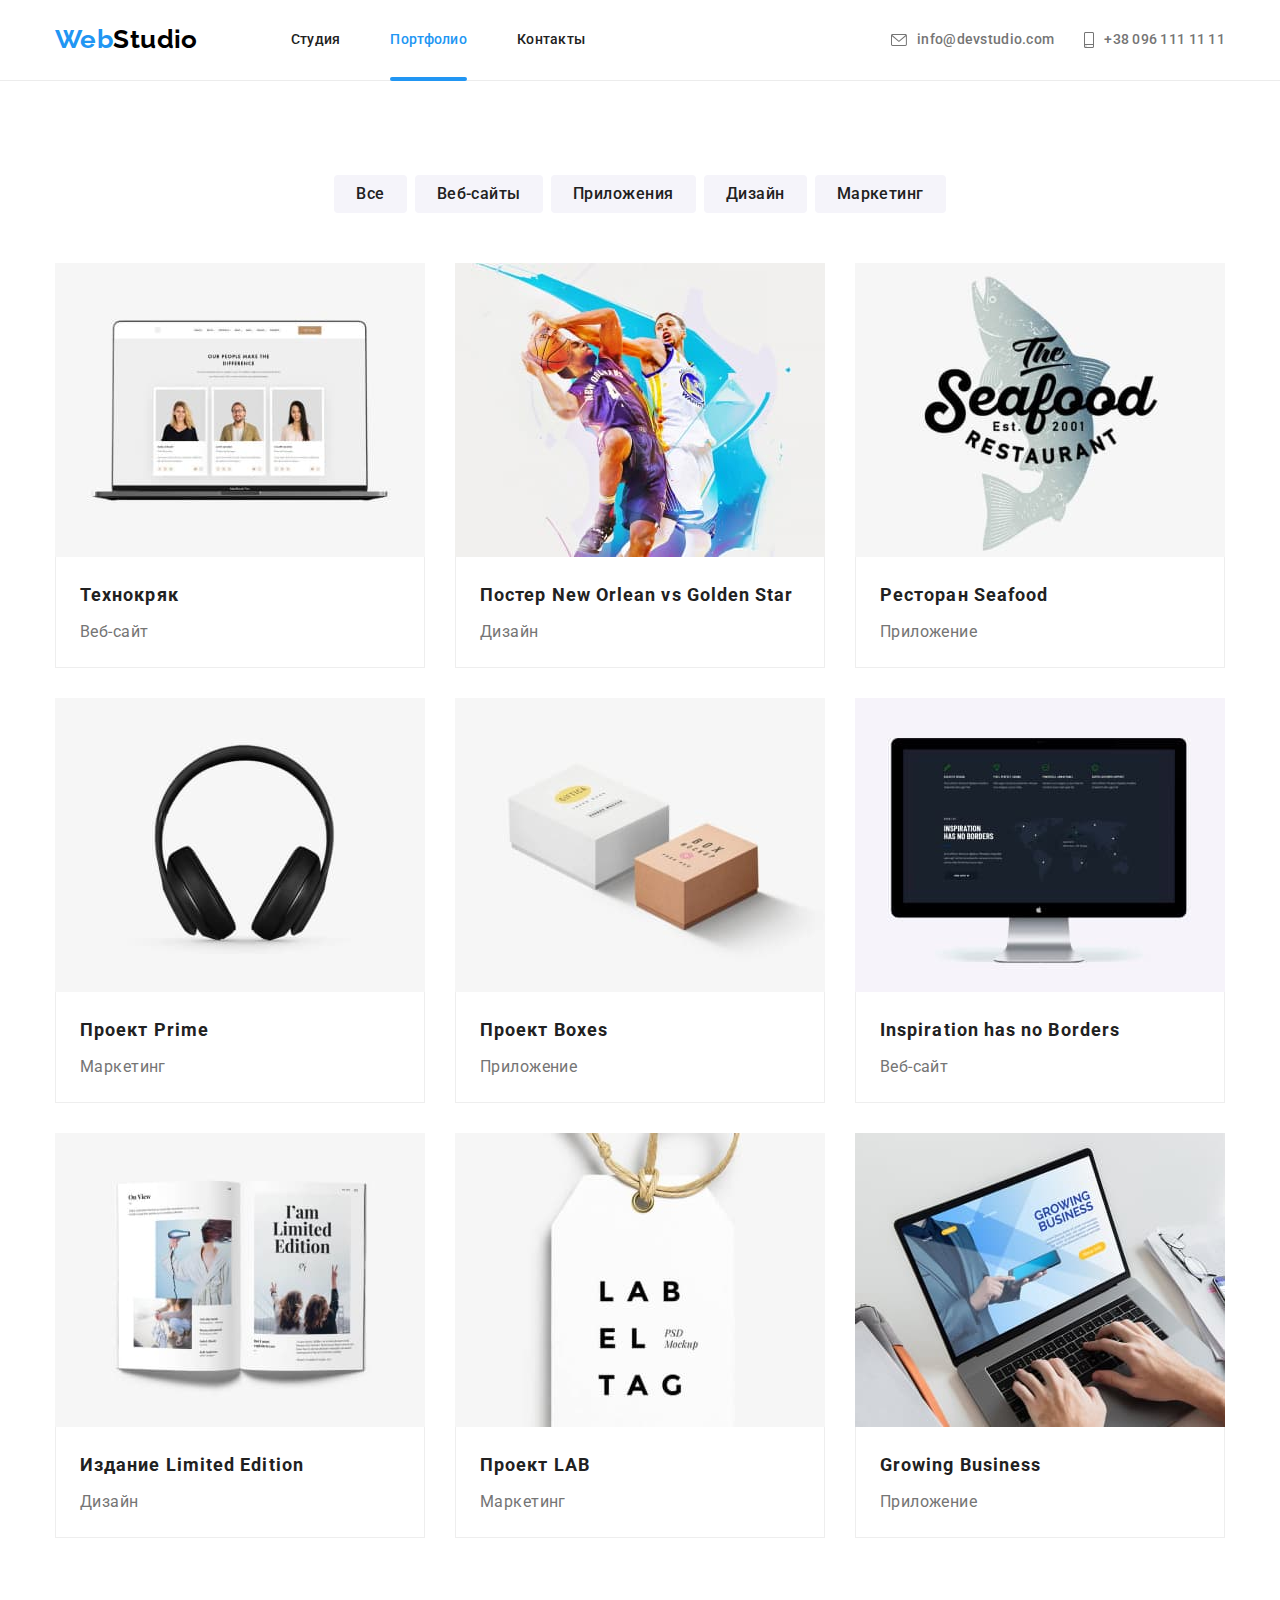
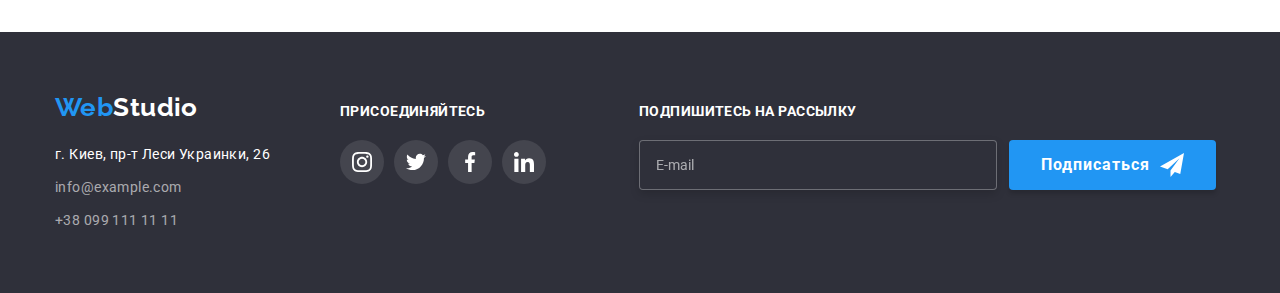
==== commit 8fd659d9: "finish portfolio frid" ====
--- a/portfolio.html
+++ b/portfolio.html
@@ -102,138 +102,146 @@
                         </li>
 
                         <li class="card">
-                            <div class="card-thumb">
-                                <img src="./images/poster.jpg" alt="два баскетболиста" />
-                                <div class="card-overlay">
-                                    <p class="card-overlay-text">
-                                        Ресурс предлагает комплексные предложения с разным уровнем
-                                        функционала и сервисов. Все это позволит посетителю получить
-                                        исчерпывающие сведения о компании или частном лице.
-                                    </p>
-                                </div>
-                            </div>
-                            <div class="project-card">
-                                <h2 class="project-title">Постер New Orlean vs Golden Star</h2>
-                                <p class="project-text">Дизайн</p>
-                            </div>
-                        </li>
-
-                        <li class="card">
-                            <div class="card-thumb">
-                                <img src="./images/seafood.jpg" alt="" />
-                                <div class="card-overlay">
-                                    <p class="card-overlay-text">
-                                        Ресурс предлагает комплексные предложения с разным уровнем
-                                        функционала и сервисов. Все это позволит посетителю получить
-                                        исчерпывающие сведения о компании или частном лице.
-                                    </p>
-                                </div>
-                            </div>
-                            <div class="project-card">
-                                <h2 class="project-title">Ресторан Seafood</h2>
-                                <p class="project-text">Приложение</p>
-                            </div>
-                        </li>
-
-                        <li class="card">
-                            <div class="card-thumb">
-                                <img src="./images/prime.jpg" alt="" />
-                                <div class="card-overlay">
-                                    <p class="card-overlay-text">
-                                        Ресурс предлагает комплексные предложения с разным уровнем
-                                        функционала и сервисов. Все это позволит посетителю получить
-                                        исчерпывающие сведения о компании или частном лице.
-                                    </p>
-                                </div>
-                            </div>
-                            <div class="project-card">
-                                <h2 class="project-title">Проект Prime</h2>
-                                <p class="project-text">Маркетинг</p>
-                            </div>
-                        </li>
-
-                        <li class="card">
-                            <div class="card-thumb">
-                                <img src="./images/boxes.jpg" alt="" />
-                                <div class="card-overlay">
-                                    <p class="card-overlay-text">
-                                        Ресурс предлагает комплексные предложения с разным уровнем
-                                        функционала и сервисов. Все это позволит посетителю получить
-                                        исчерпывающие сведения о компании или частном лице.
-                                    </p>
-                                </div>
-                            </div>
-                            <div class="project-card">
-                                <h2 class="project-title">Проект Boxes</h2>
-                                <p class="project-text">Приложение</p>
-                            </div>
-                        </li>
-
-                        <li class="card">
-                            <div class="card-thumb">
-                                <img src="./images/inspiration.jpg" alt="" />
-                                <div class="card-overlay">
-                                    <p class="card-overlay-text">
-                                        Ресурс предлагает комплексные предложения с разным уровнем
-                                        функционала и сервисов. Все это позволит посетителю получить
-                                        исчерпывающие сведения о компании или частном лице.
-                                    </p>
-                                </div>
-                            </div>
-                            <div class="project-card">
-                                <h2 class="project-title" lang="en">Inspiration has no Borders</h2>
-                                <p class="project-text">Веб-сайт</p>
-                            </div>
-                        </li>
-
-                        <li class="card">
-                            <div class="card-thumb">
-                                <img src="./images/limited-edition.jpg" alt="книги" />
-                                <div class="card-overlay">
-                                    <p class="card-overlay-text">
-                                        Ресурс предлагает комплексные предложения с разным уровнем
-                                        функционала и сервисов. Все это позволит посетителю получить
-                                        исчерпывающие сведения о компании или частном лице.
-                                    </p>
-                                </div>
-                            </div>
-                            <div class="project-card">
-                                <h2 class="project-title">Издание Limited Edition</h2>
-                                <p class="project-text">Дизайн</p>
-                            </div>
-                        </li>
-
-                        <li class="card">
-                            <div class="card-thumb">
-                                <img src="./images/lab.jpg" alt="" />
-                                <div class="card-overlay">
-                                    <p class="card-overlay-text">
-                                        Ресурс предлагает комплексные предложения с разным уровнем
-                                        функционала и сервисов. Все это позволит посетителю получить
-                                        исчерпывающие сведения о компании или частном лице.
-                                    </p>
-                                </div>
-                            </div>
-                            <div class="project-card">
-                                <h2 class="project-title">Проект LAB</h2>
-                                <p class="project-text">Маркетинг</p>
-                            </div>
-                        </li>
-
-                        <li class="card">
-                            <div class="card-thumb">
-                                <img src="./images/growing.jpg" alt="" />
-                                <div class="card-overlay">
-                                    <p class="card-overlay-text">
-                                        Ресурс предлагает комплексные предложения с разным уровнем
-                                        функционала и сервисов. Все это позволит посетителю получить
-                                        исчерпывающие сведения о компании или частном лице.
-                                    </p>
-                                </div>
-                            </div>
-                            <div class="project-card">
-                                <h2 class="project-title" lang="en">Growing Business</h2>
-                                <p class="project-text">Приложение</p>
+                            <div class="card__wrap">
+                                <img
+                                    class="card__image"
+                                    src="./images/poster.jpg"
+                                    alt="два баскетболиста"
+                                />
+                                <div class="overlay">
+                                    <p class="overlay__content">
+                                        Ресурс предлагает комплексные предложения с разным уровнем
+                                        функционала и сервисов. Все это позволит посетителю получить
+                                        исчерпывающие сведения о компании или частном лице.
+                                    </p>
+                                </div>
+                            </div>
+                            <div class="card__content">
+                                <h2 class="card__title">Постер New Orlean vs Golden Star</h2>
+                                <p class="card__text">Дизайн</p>
+                            </div>
+                        </li>
+
+                        <li class="card">
+                            <div class="card__wrap">
+                                <img class="card__image" src="./images/seafood.jpg" alt="" />
+                                <div class="overlay">
+                                    <p class="overlay__content">
+                                        Ресурс предлагает комплексные предложения с разным уровнем
+                                        функционала и сервисов. Все это позволит посетителю получить
+                                        исчерпывающие сведения о компании или частном лице.
+                                    </p>
+                                </div>
+                            </div>
+                            <div class="card__content">
+                                <h2 class="card__title">Ресторан Seafood</h2>
+                                <p class="card__text">Приложение</p>
+                            </div>
+                        </li>
+
+                        <li class="card">
+                            <div class="card__wrap">
+                                <img class="card__image" src="./images/prime.jpg" alt="" />
+                                <div class="overlay">
+                                    <p class="overlay__content">
+                                        Ресурс предлагает комплексные предложения с разным уровнем
+                                        функционала и сервисов. Все это позволит посетителю получить
+                                        исчерпывающие сведения о компании или частном лице.
+                                    </p>
+                                </div>
+                            </div>
+                            <div class="card__content">
+                                <h2 class="card__title">Проект Prime</h2>
+                                <p class="card__text">Маркетинг</p>
+                            </div>
+                        </li>
+
+                        <li class="card">
+                            <div class="card__wrap">
+                                <img class="card__image" src="./images/boxes.jpg" alt="" />
+                                <div class="overlay">
+                                    <p class="overlay__content">
+                                        Ресурс предлагает комплексные предложения с разным уровнем
+                                        функционала и сервисов. Все это позволит посетителю получить
+                                        исчерпывающие сведения о компании или частном лице.
+                                    </p>
+                                </div>
+                            </div>
+                            <div class="card__content">
+                                <h2 class="card__title">Проект Boxes</h2>
+                                <p class="card__text">Приложение</p>
+                            </div>
+                        </li>
+
+                        <li class="card">
+                            <div class="card__wrap">
+                                <img class="card__image" src="./images/inspiration.jpg" alt="" />
+                                <div class="overlay">
+                                    <p class="overlay__content">
+                                        Ресурс предлагает комплексные предложения с разным уровнем
+                                        функционала и сервисов. Все это позволит посетителю получить
+                                        исчерпывающие сведения о компании или частном лице.
+                                    </p>
+                                </div>
+                            </div>
+                            <div class="card__content">
+                                <h2 class="card__title" lang="en">Inspiration has no Borders</h2>
+                                <p class="card__text">Веб-сайт</p>
+                            </div>
+                        </li>
+
+                        <li class="card">
+                            <div class="card__wrap">
+                                <img
+                                    class="card__image"
+                                    src="./images/limited-edition.jpg"
+                                    alt="книги"
+                                />
+                                <div class="overlay">
+                                    <p class="overlay__content">
+                                        Ресурс предлагает комплексные предложения с разным уровнем
+                                        функционала и сервисов. Все это позволит посетителю получить
+                                        исчерпывающие сведения о компании или частном лице.
+                                    </p>
+                                </div>
+                            </div>
+                            <div class="card__content">
+                                <h2 class="card__title">Издание Limited Edition</h2>
+                                <p class="card__text">Дизайн</p>
+                            </div>
+                        </li>
+
+                        <li class="card">
+                            <div class="card__wrap">
+                                <img class="card__image" src="./images/lab.jpg" alt="" />
+                                <div class="overlay">
+                                    <p class="overlay__content">
+                                        Ресурс предлагает комплексные предложения с разным уровнем
+                                        функционала и сервисов. Все это позволит посетителю получить
+                                        исчерпывающие сведения о компании или частном лице.
+                                    </p>
+                                </div>
+                            </div>
+                            <div class="card__content">
+                                <h2 class="card__title">Проект LAB</h2>
+                                <p class="card__text">Маркетинг</p>
+                            </div>
+                        </li>
+
+                        <li class="card">
+                            <div class="card__wrap">
+                                <img class="card__image" src="./images/growing.jpg" alt="" />
+                                <div class="overlay">
+                                    <p class="overlay__content">
+                                        Ресурс предлагает комплексные предложения с разным уровнем
+                                        функционала и сервисов. Все это позволит посетителю получить
+                                        исчерпывающие сведения о компании или частном лице.
+                                    </p>
+                                </div>
+                            </div>
+                            <div class="card__content">
+                                <h2 class="card__title" lang="en">Growing Business</h2>
+                                <p class="card__text">Приложение</p>
                             </div>
                         </li>
                     </ul>
